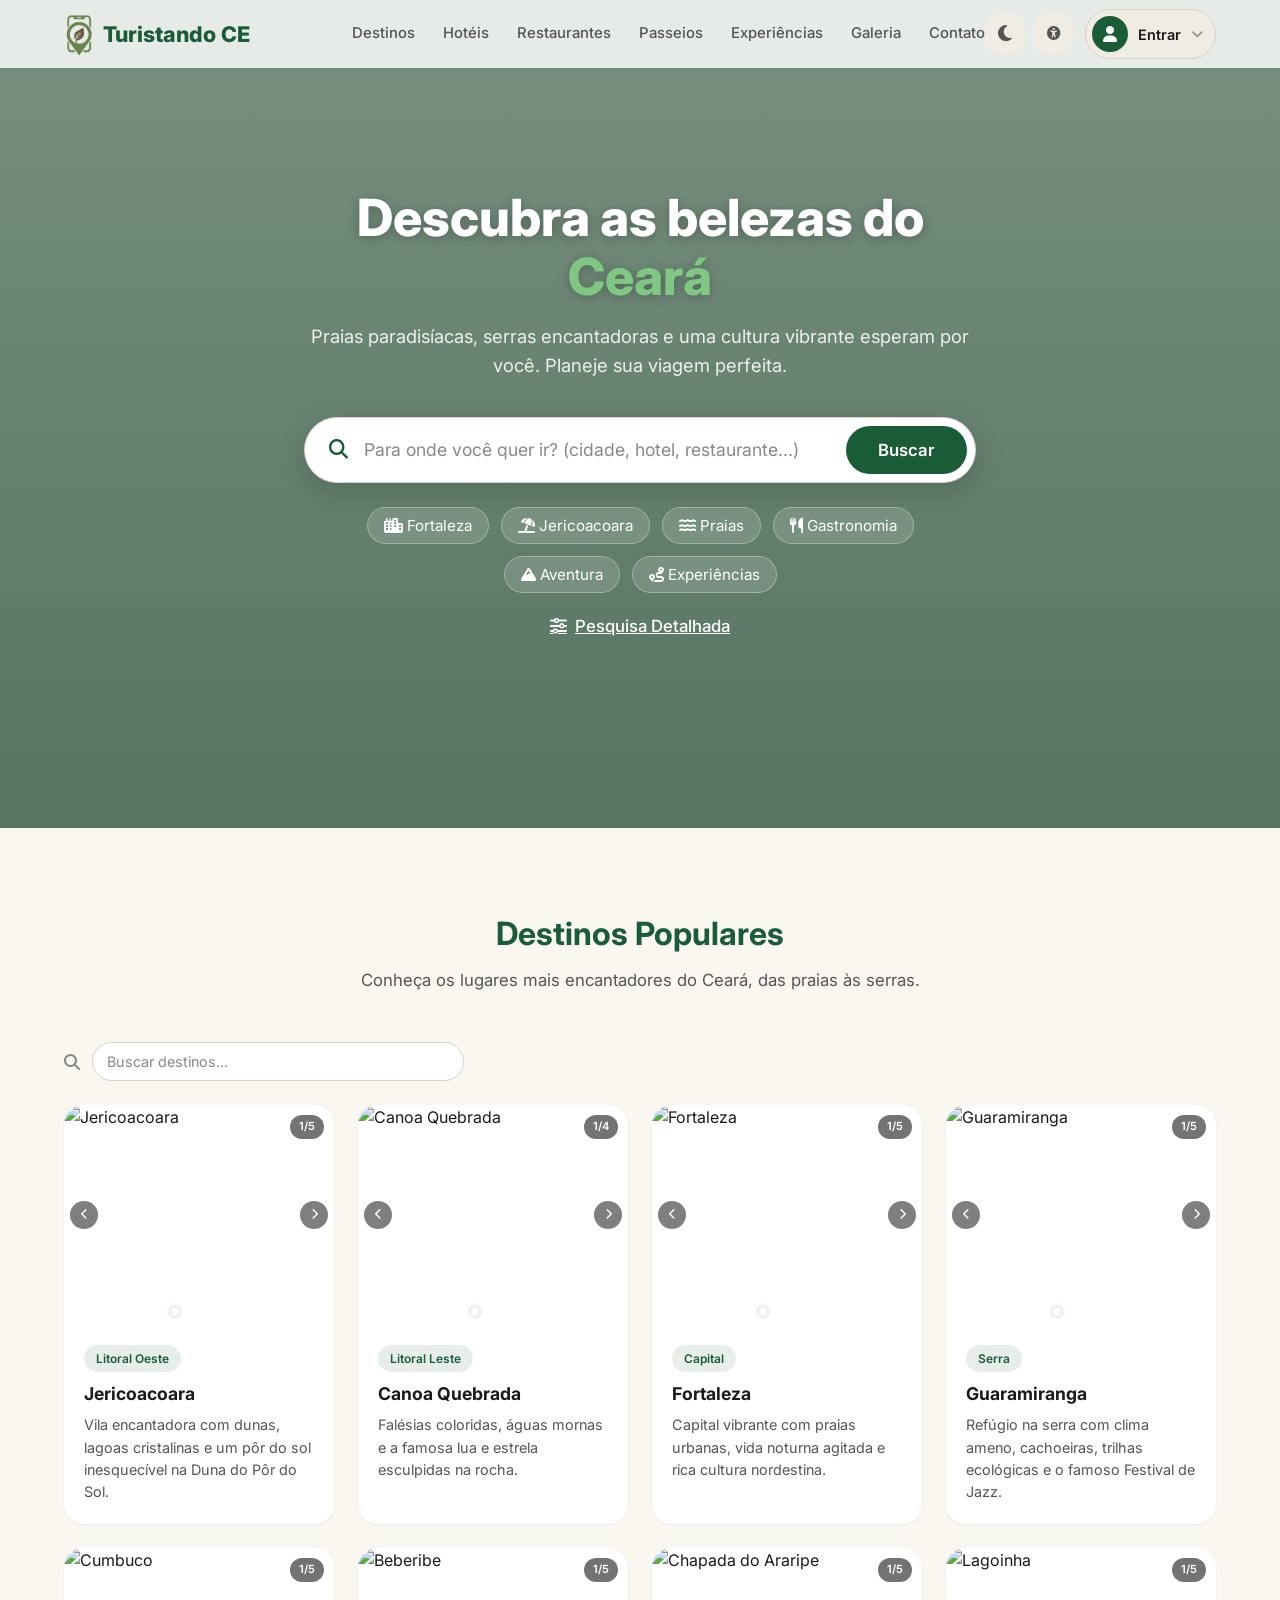
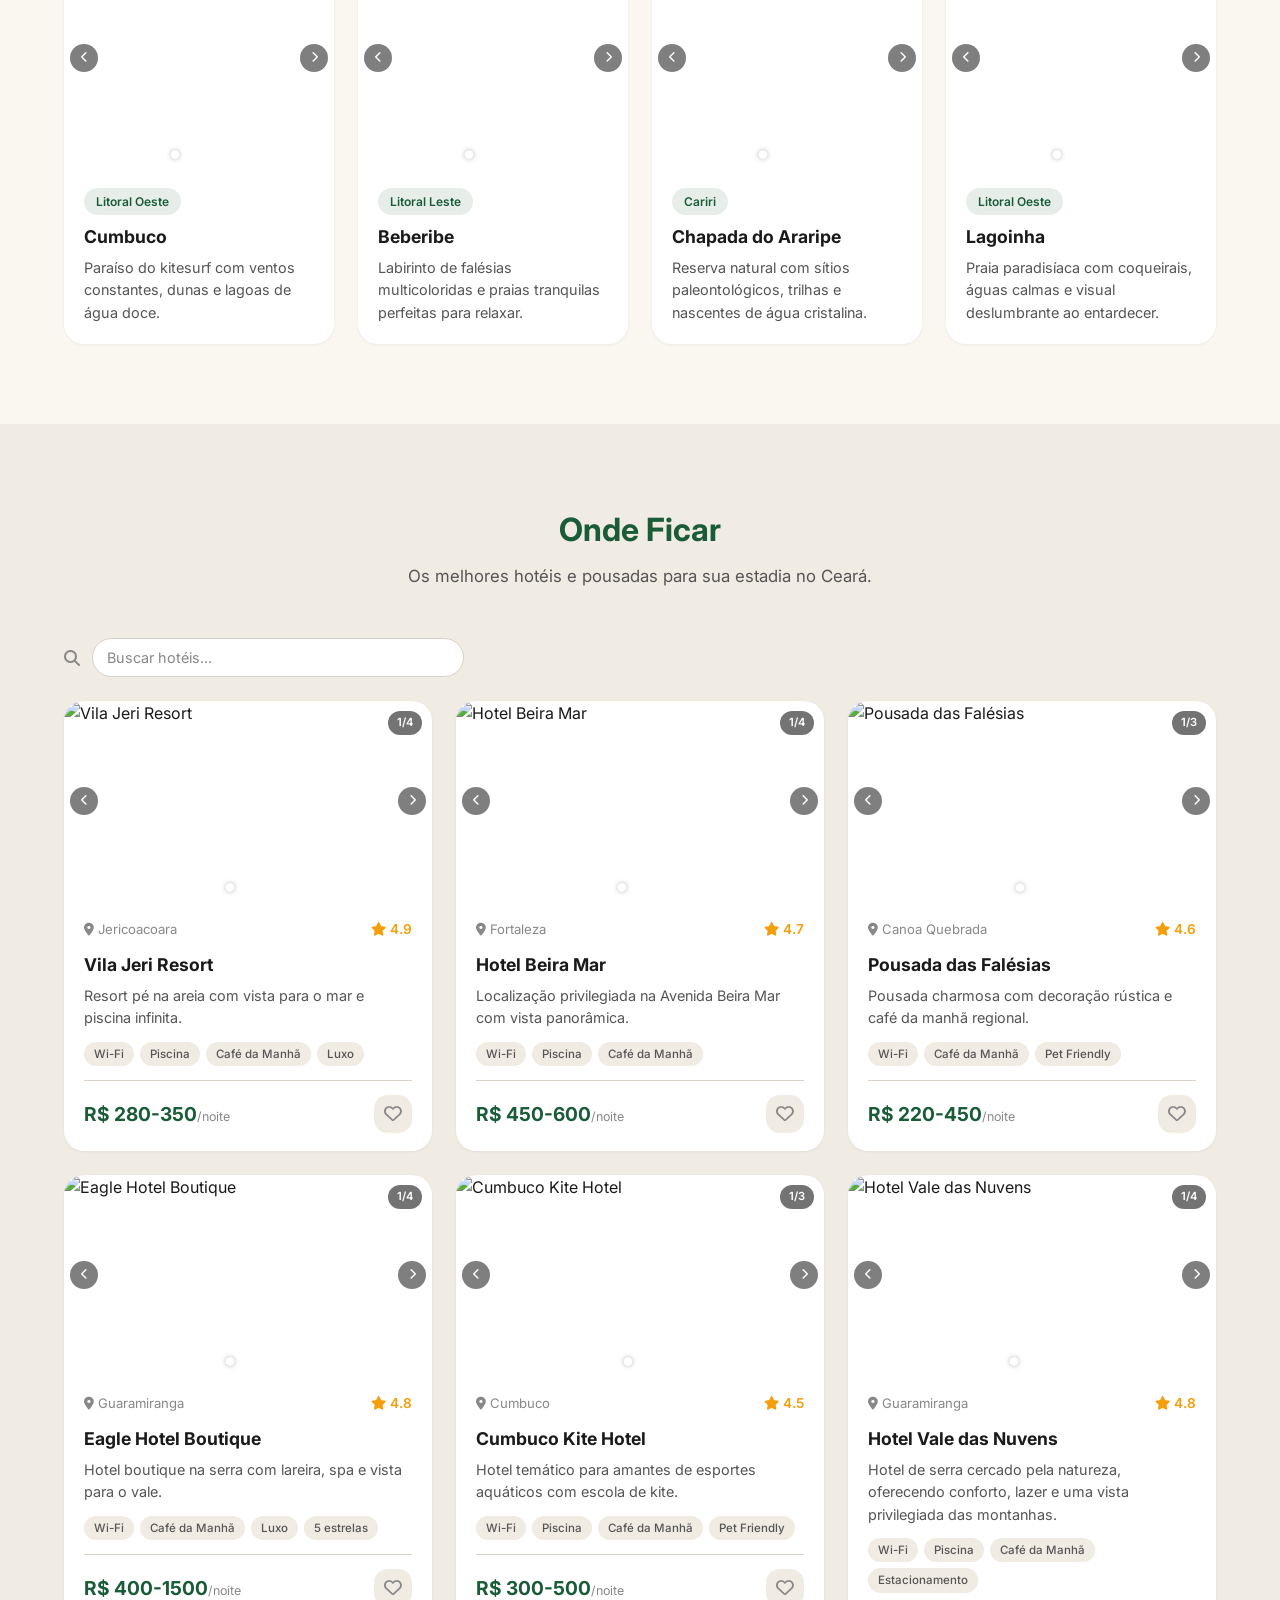
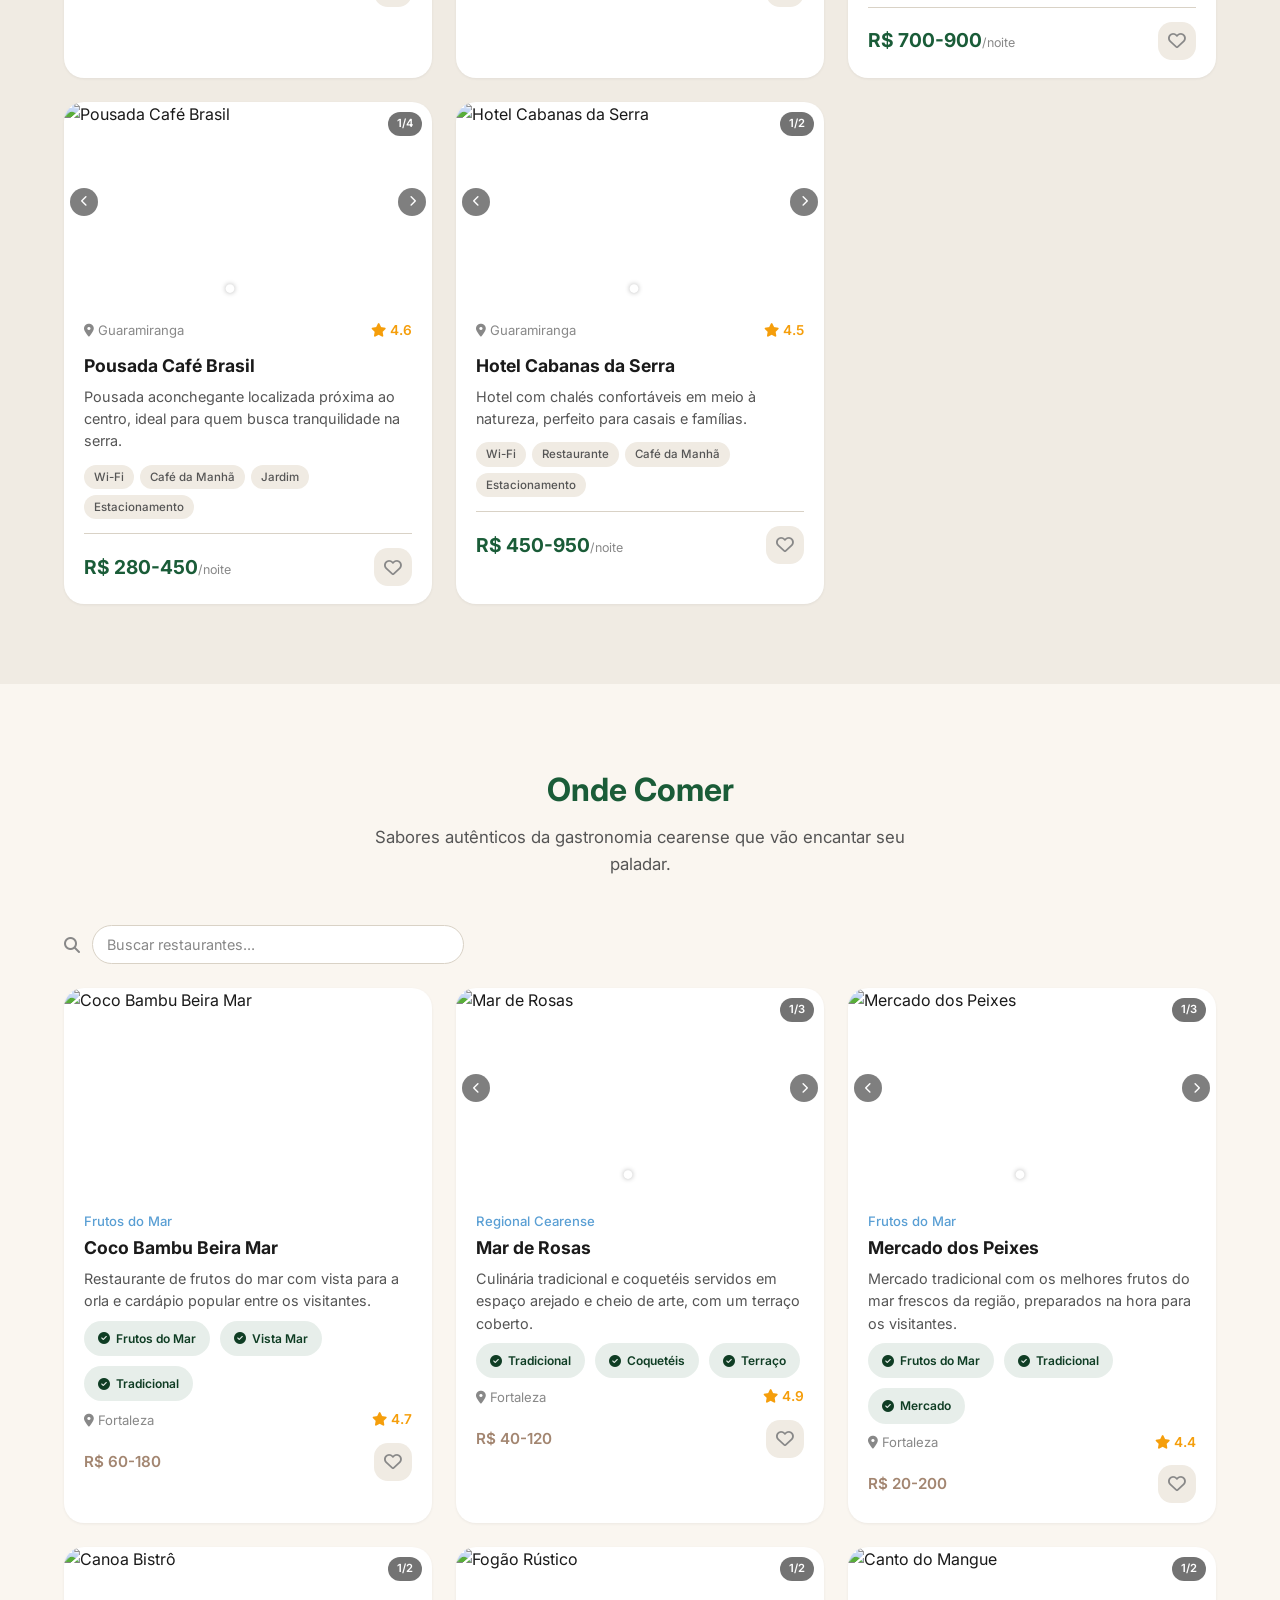
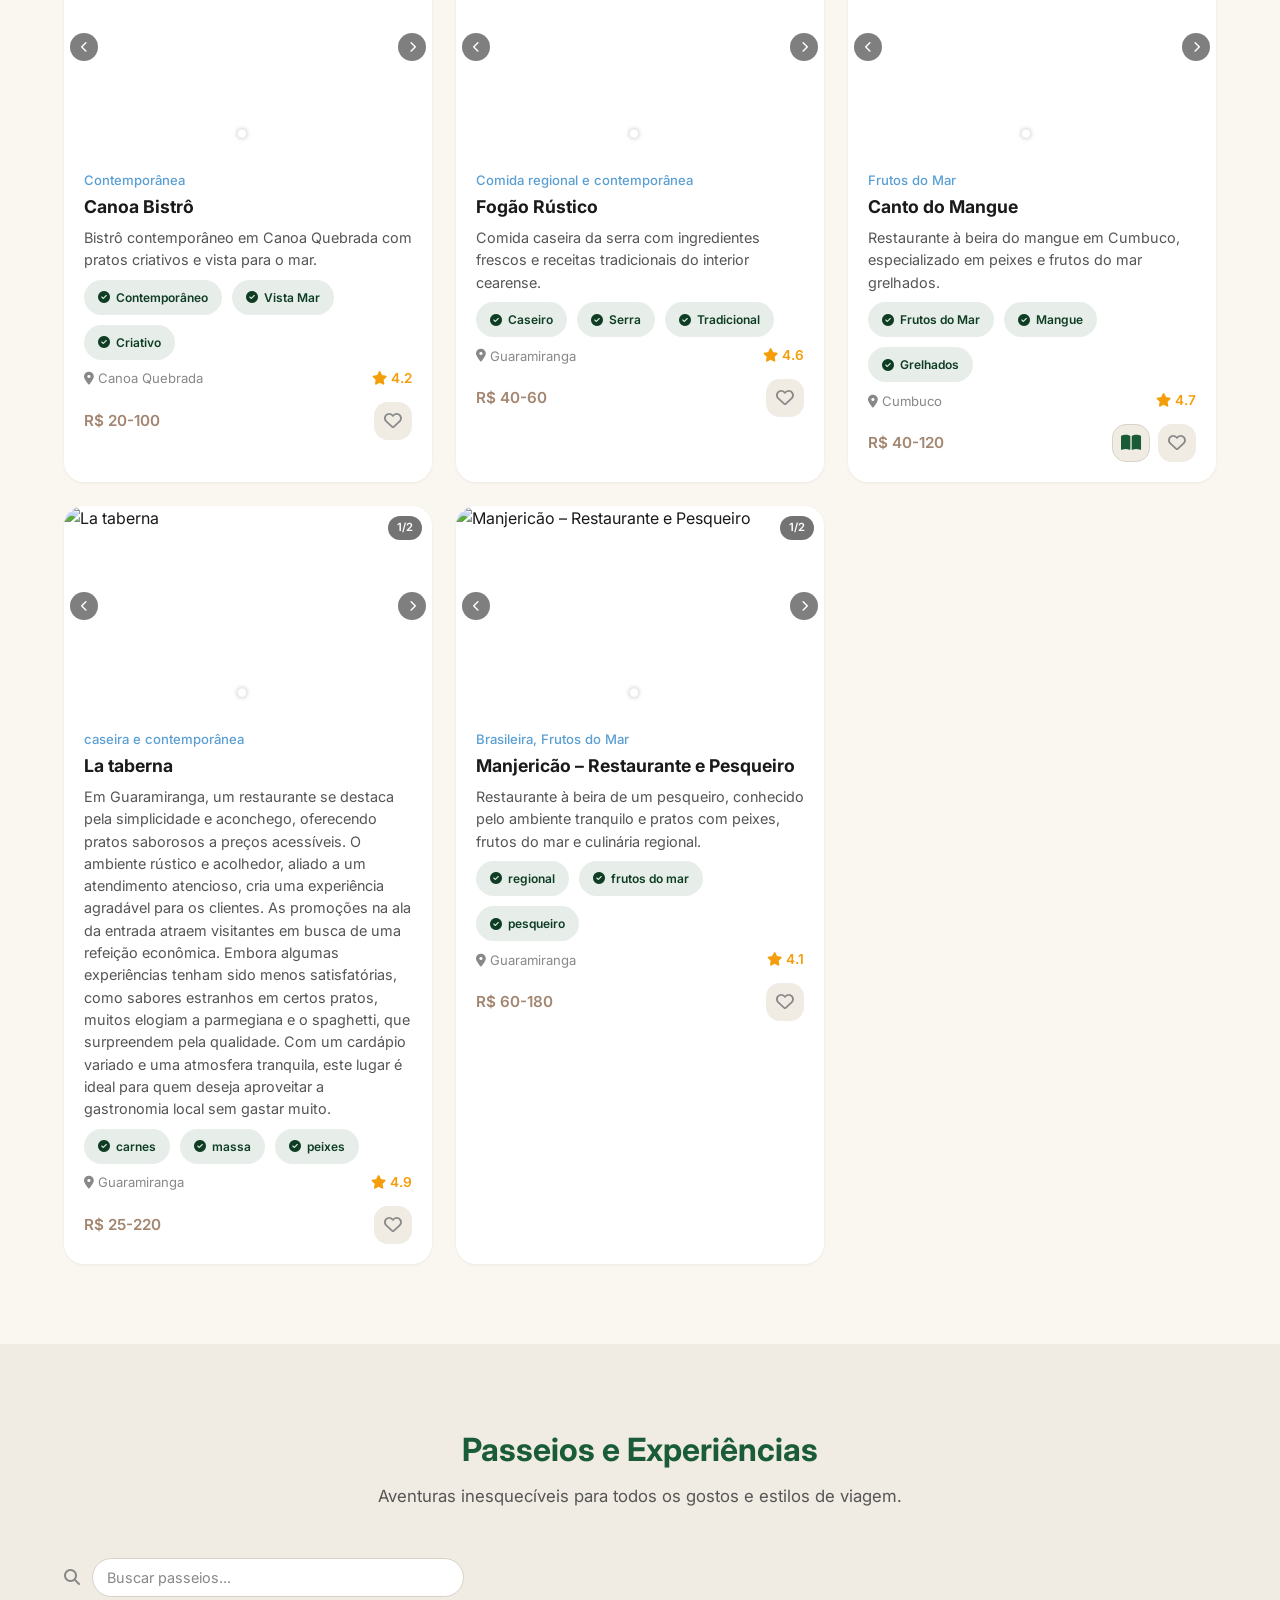
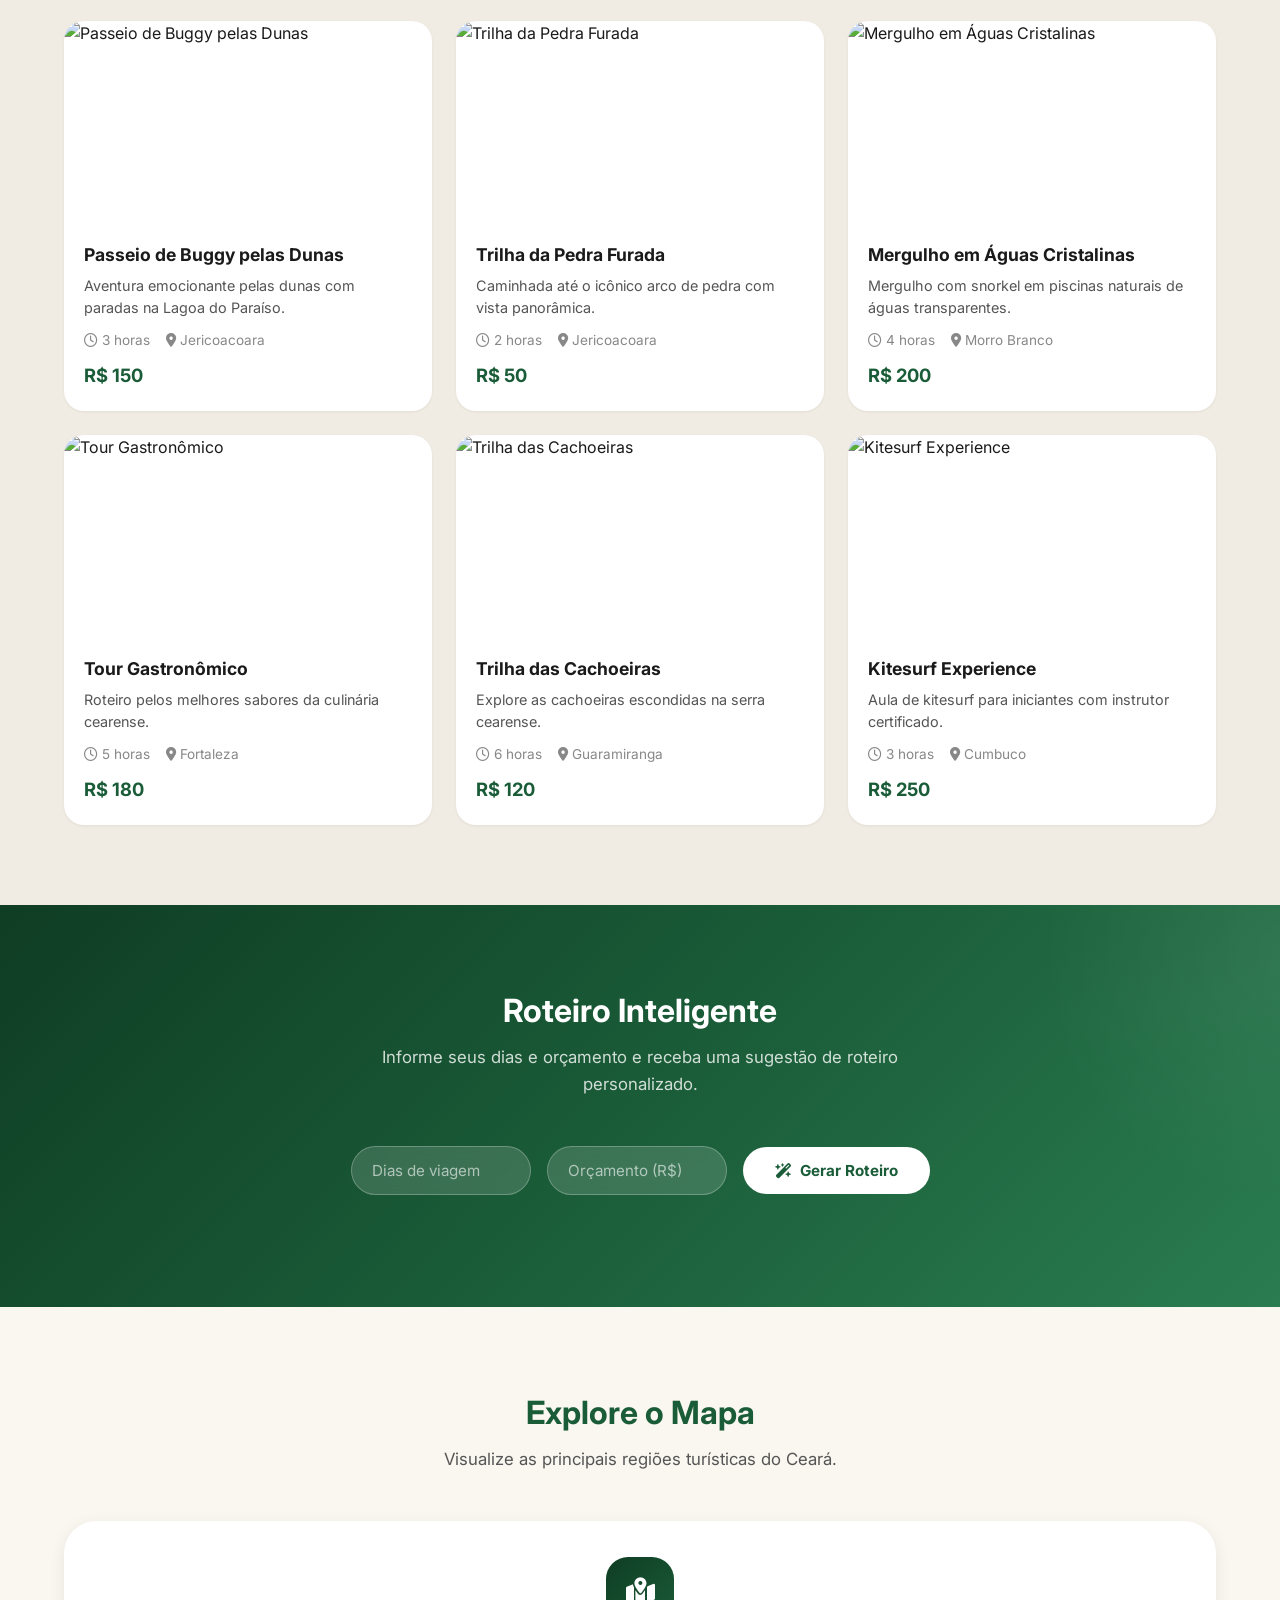
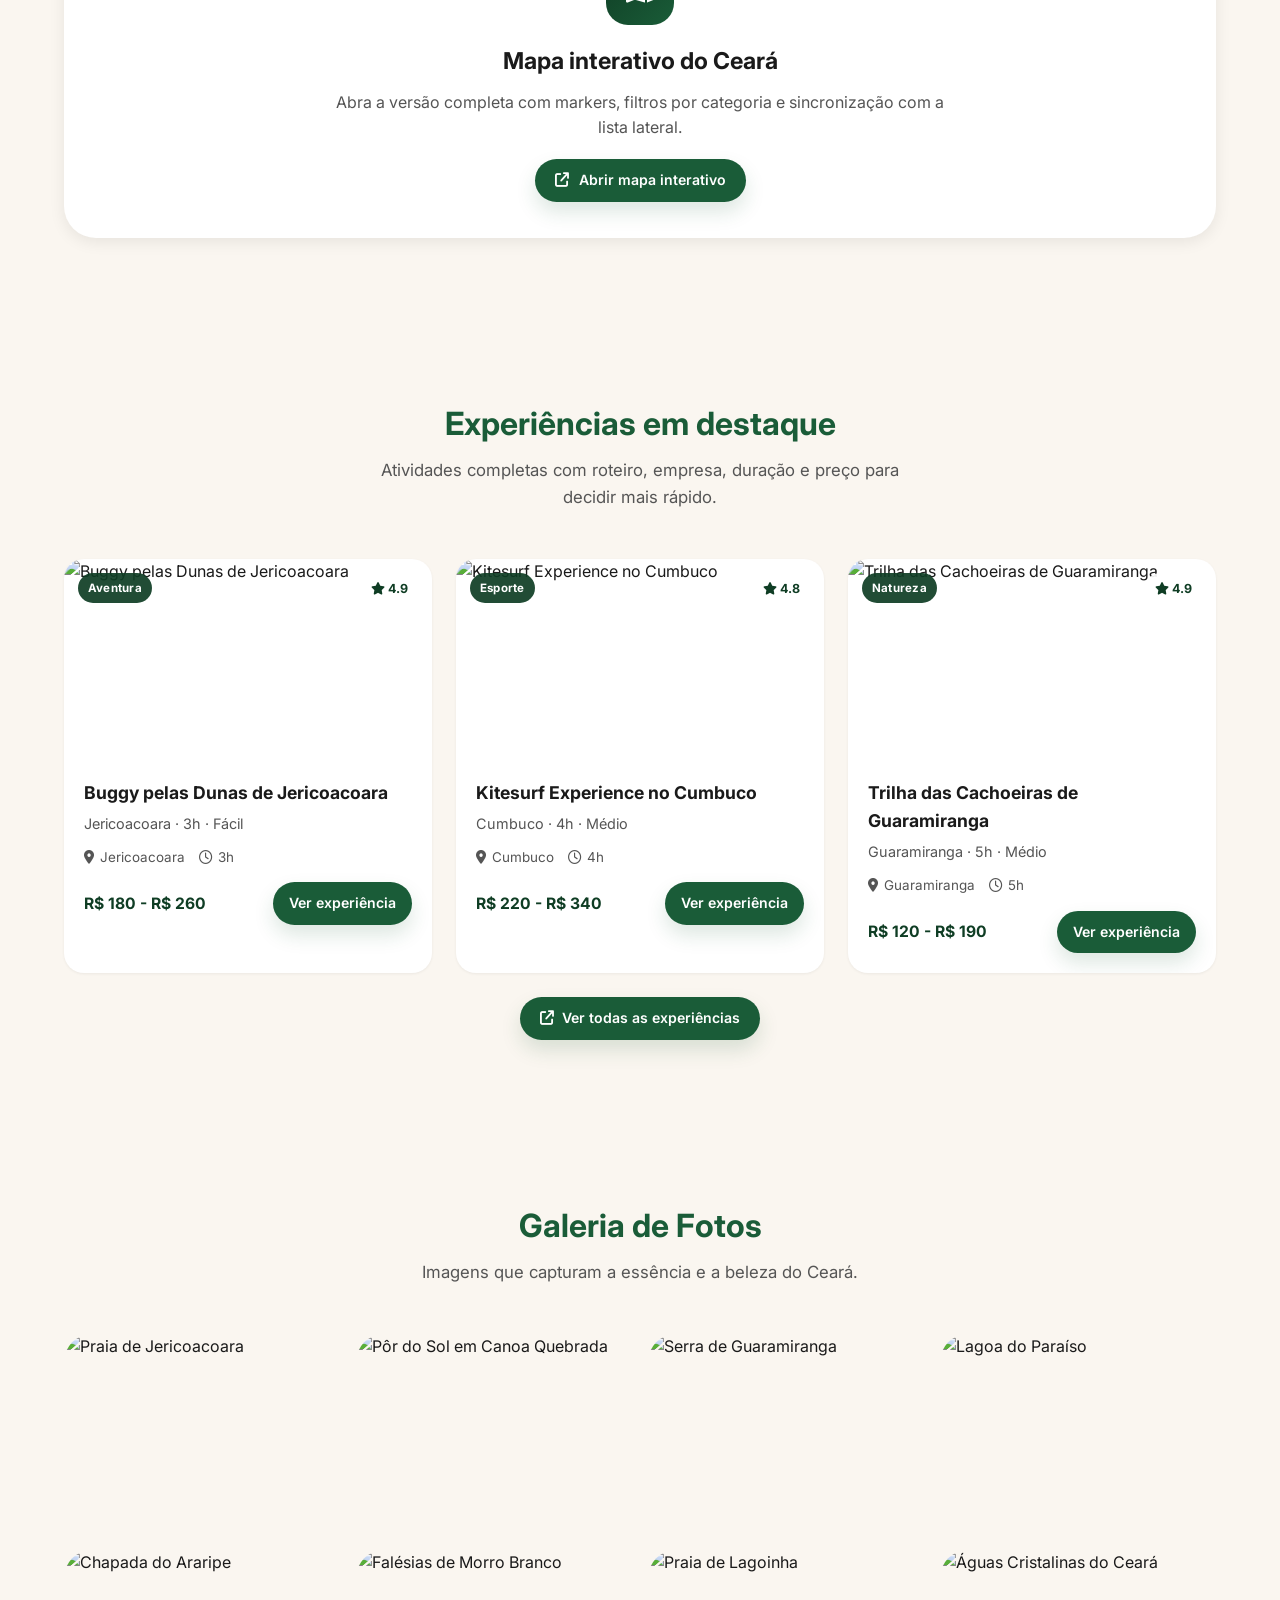
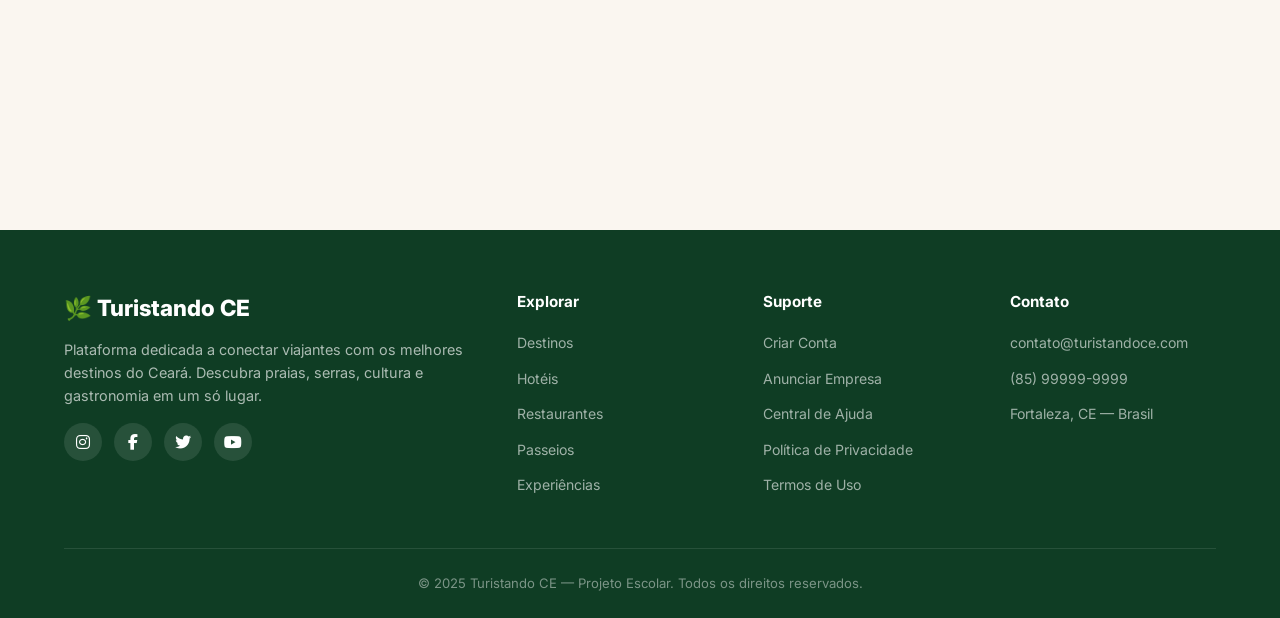
==== index.html @ e5bc12bc "first commit" ====
﻿<!DOCTYPE html>
<html lang="pt-BR">

<head>
  <meta charset="UTF-8">
  <meta name="viewport" content="width=device-width, initial-scale=1.0">
  <title>Turistando CE — Descubra o Ceará</title>
  <meta name="description"
    content="Turistando CE é a plataforma ideal para explorar os melhores destinos, Hotéis, restaurantes e passeios do Ceará.">

  <!-- Fontes & Ícones -->
  <link rel="stylesheet" href="css/style.css">
  <link rel="stylesheet" href="https://cdnjs.cloudflare.com/ajax/libs/font-awesome/6.5.1/css/all.min.css">
</head>

<body>

  <!-- ========== BARRA DE ACESSIBILIDADE ========== -->
  <aside class="acessibilidade-bar hidden" aria-label="Acessibilidade" aria-hidden="true">
    <button onclick="alterarFonte(1)" title="Aumentar fonte"><i class="fa-solid fa-plus"></i></button>
    <button onclick="alterarFonte(-1)" title="Diminuir fonte"><i class="fa-solid fa-minus"></i></button>
    <button onclick="lerPagina()" title="Leitura por voz"><i class="fa-solid fa-volume-high"></i></button>
    <button onclick="pararLeitura()" title="Parar leitura"><i class="fa-solid fa-stop"></i></button>
  </aside>

  <!-- ========== HEADER ========== -->
  <header class="header" id="header">
    <div class="container header-inner">
      <a href="#" class="logo">
        <div class="logo-icon"><img src="images/pin.png" alt="Turistando CE"></div>
        Turistando CE
      </a>

      <nav class="nav" id="nav">
        <a href="#destinos">Destinos</a>
        <a href="#hoteis">Hotéis</a>
        <a href="#restaurantes">Restaurantes</a>
        <a href="#passeios">Passeios</a>
        <a href="experiencias.html">Experiências</a>
        <a href="#galeria">Galeria</a>
        <a href="#contato">Contato</a>
      </nav>

      <div class="header-actions-group">
        <div class="header-actions-icon">
          <button class="btn-icon" id="btn-dark" title="Modo escuro" onclick="toggleDarkMode()">
            <i class="fa-solid fa-moon"></i>
          </button>
          <button class="acessibilidade-toggle" id="btn-acessibilidade" onclick="toggleAcessibilidade()"
            aria-expanded="false" aria-label="Mostrar acessibilidade" title="Mostrar acessibilidade">
            <i class="fa-solid fa-universal-access"></i>
          </button>
        </div>

        <!-- Perfil do usuário -->
        <div class="profile-menu" id="profile-menu">
          <button class="profile-trigger" id="profile-trigger" aria-expanded="false" aria-label="Menu do usuário">
            <div class="profile-avatar" id="profile-avatar">
              <i class="fa-solid fa-user"></i>
            </div>
            <span class="profile-name" id="profile-name">Entrar</span>
            <i class="fa-solid fa-chevron-down profile-arrow"></i>
          </button>
          <div class="profile-dropdown" id="profile-dropdown">
            <!-- Conteúdo preenchido via JS -->
          </div>
        </div>
      </div>
      <div class="hamburger" id="hamburger" onclick="toggleMenu()">
        <span></span><span></span><span></span>
      </div>
    </div>
  </header>
  <div class="nav-overlay" id="nav-overlay" onclick="toggleMenu()"></div>
  <div id="user-auth-mobile" class="hidden"></div>

  <!-- ========== HERO ========== -->
  <section class="hero" id="hero">
    <div class="hero-bg"></div>
    <div class="hero-content">
      <h1>Descubra as belezas do <span>Ceará</span></h1>
      <p>Praias paradisíacas, serras encantadoras e uma cultura vibrante esperam por você. Planeje sua viagem perfeita.
      </p>

      <!-- Barra de Pesquisa Global com Autocomplete -->
      <div class="search-bar-global" id="search-bar">
        <i class="fa-solid fa-magnifying-glass search-icon"></i>
        <input type="text" id="busca-global" placeholder="Para onde você quer ir? (cidade, hotel, restaurante...)"
          autocomplete="off" oninput="realizarBuscaGlobal()" onfocus="mostrarAutocomplete()">
        <button class="btn-search" onclick="realizarBuscaGlobal()">Buscar</button>
        <!-- Autocomplete -->
        <div class="search-autocomplete" id="search-autocomplete"></div>
      </div>

      <!-- Chips de Sugestão com Ícones -->
      <div class="search-chips fade-in">
        <button class="chip" onclick="preencherBusca('Fortaleza')">
          <i class="fa-solid fa-city"></i> Fortaleza
        </button>
        <button class="chip" onclick="preencherBusca('Jericoacoara')">
          <i class="fa-solid fa-umbrella-beach"></i> Jericoacoara
        </button>
        <button class="chip" onclick="preencherBusca('Praia')">
          <i class="fa-solid fa-water"></i> Praias
        </button>
        <button class="chip" onclick="preencherBusca('Gastronomia')">
          <i class="fa-solid fa-utensils"></i> Gastronomia
        </button>
        <button class="chip" onclick="preencherBusca('Aventura')">
          <i class="fa-solid fa-mountain"></i> Aventura
        </button>
        <button class="chip" onclick="window.location.href='experiencias.html'">
          <i class="fa-solid fa-route"></i> Experiências
        </button>
      </div>

      <!-- Link Busca Avançada -->
      <div style="margin-top: 16px;" class="fade-in">
        <a href="pesquisa.html"
          style="color: white; font-weight: 500; text-decoration: underline; font-size: 1.05rem; display: inline-flex; align-items: center; gap: 8px;">
          <i class="fa-solid fa-sliders"></i> Pesquisa Detalhada
        </a>
      </div>
    </div>
  </section>

  <!-- ========== RESULTADOS DA BUSCA (Oculto por Padrão) ========== -->
  <section class="section" id="resultados-busca" style="min-height: 50vh; display: none;">
    <div class="container" id="resultados-container">
      <!-- Injetado via JS -->
    </div>
  </section>

  <!-- ========== CONTEÚDO PRINCIPAL ========== -->
  <div id="main-content">

    <!-- ========== DESTINOS ========== -->
    <section class="section" id="destinos">
      <div class="container">
        <div class="section-title fade-in">
          <h2>Destinos Populares</h2>
          <p>Conheça os lugares mais encantadores do Ceará, das praias às serras.</p>
        </div>
        <div class="section-search fade-in">
          <i class="fa-solid fa-magnifying-glass"></i>
          <input type="text" placeholder="Buscar destinos..." oninput="filtrarSecao('destinos', this.value)">
        </div>
        <div class="grid grid-4" id="grid-destinos">
          <!-- Gerado via JS -->
        </div>
        <button class="btn-ver-mais" data-secao="destinos" onclick="verMais('destinos')" style="display:none;">
          <i class="fa-solid fa-chevron-down"></i> Ver mais destinos
        </button>
      </div>
    </section>

    <!-- ========== HOTÉIS ========== -->
    <section class="section" id="hoteis" style="background: var(--bg-alt);">
      <div class="container">
        <div class="section-title fade-in">
          <h2>Onde Ficar</h2>
          <p>Os melhores hotéis e pousadas para sua estadia no Ceará.</p>
        </div>

        <div class="section-search fade-in">
          <i class="fa-solid fa-magnifying-glass"></i>
          <input type="text" placeholder="Buscar hotéis..." oninput="filtrarSecao('hoteis', this.value)">
        </div>
        <div class="grid grid-3" id="grid-hoteis">
          <!-- Gerado via JS -->
        </div>
        <button class="btn-ver-mais" data-secao="hoteis" onclick="verMais('hoteis')" style="display:none;">
          <i class="fa-solid fa-chevron-down"></i> Ver mais hotéis
        </button>
      </div>
    </section>

    <!-- ========== RESTAURANTES ========== -->
    <section class="section" id="restaurantes">
      <div class="container">
        <div class="section-title fade-in">
          <h2>Onde Comer</h2>
          <p>Sabores autênticos da gastronomia cearense que vão encantar seu paladar.</p>
        </div>
        <div class="section-search fade-in">
          <i class="fa-solid fa-magnifying-glass"></i>
          <input type="text" placeholder="Buscar restaurantes..." oninput="filtrarSecao('restaurantes', this.value)">
        </div>
        <div class="grid grid-3" id="grid-restaurantes">
          <!-- Gerado via JS -->
        </div>
        <button class="btn-ver-mais" data-secao="restaurantes" onclick="verMais('restaurantes')" style="display:none;">
          <i class="fa-solid fa-chevron-down"></i> Ver mais restaurantes
        </button>
      </div>
    </section>

    <!-- ========== PASSEIOS ========== -->
    <section class="section" id="passeios" style="background: var(--bg-alt);">
      <div class="container">
        <div class="section-title fade-in">
          <h2>Passeios e Experiências</h2>
          <p>Aventuras inesquecíveis para todos os gostos e estilos de viagem.</p>
        </div>
        <div class="section-search fade-in">
          <i class="fa-solid fa-magnifying-glass"></i>
          <input type="text" placeholder="Buscar passeios..." oninput="filtrarSecao('passeios', this.value)">
        </div>
        <div class="grid grid-3" id="grid-passeios">
          <!-- Gerado via JS -->
        </div>
        <button class="btn-ver-mais" data-secao="passeios" onclick="verMais('passeios')" style="display:none;">
          <i class="fa-solid fa-chevron-down"></i> Ver mais passeios
        </button>
      </div>
    </section>

    <!-- ========== ROTEIRO INTELIGENTE ========== -->
    <section class="section roteiro-section" id="roteiro">
      <div class="container">
        <div class="section-title fade-in">
          <h2>Roteiro Inteligente</h2>
          <p>Informe seus dias e orçamento e receba uma sugestão de roteiro personalizado.</p>
        </div>

        <div class="roteiro-form fade-in">
          <input type="number" id="roteiro-dias" placeholder="Dias de viagem" min="1" max="7">
          <input type="number" id="roteiro-orcamento" placeholder="Orçamento (R$)" min="100">
          <button class="btn-roteiro" onclick="gerarRoteiro()">
            <i class="fa-solid fa-wand-magic-sparkles"></i> &nbsp;Gerar Roteiro
          </button>
        </div>

        <div class="roteiro-resultado" id="roteiro-resultado"></div>
      </div>
    </section>

    <!-- ========== MAPA ========== -->
    <section class="section" id="mapa">
      <div class="container">
        <div class="section-title fade-in">
          <h2>Explore o Mapa</h2>
          <p>Visualize as principais regiões turísticas do Ceará.</p>
        </div>
        <div class="mapa-container fade-in" style="padding: 36px 28px; text-align: center;">
          <div
            style="width: 68px; height: 68px; margin: 0 auto 18px; border-radius: 22px; background: linear-gradient(135deg, var(--primary-dark), var(--primary)); color: white; display: flex; align-items: center; justify-content: center; font-size: 1.6rem;">
            <i class="fa-solid fa-map-location-dot"></i>
          </div>
          <h3 style="font-size: 1.45rem; color: var(--text); margin-bottom: 10px;">Mapa interativo do Ceará</h3>
          <p style="color: var(--text-secondary); max-width: 640px; margin: 0 auto 18px;">
            Abra a versão completa com markers, filtros por categoria e sincronização com a lista lateral.
          </p>
          <a href="mapa.html" class="btn-plan" style="display: inline-flex; align-items: center; gap: 10px;">
            <i class="fa-solid fa-arrow-up-right-from-square"></i>
            Abrir mapa interativo
          </a>
        </div>
      </div>
    </section>

    <!-- ========== EXPERIÊNCIAS ========== -->
    <section class="section" id="experiencias">
      <div class="container">
        <div class="section-title fade-in">
          <h2>Experiências em destaque</h2>
          <p>Atividades completas com roteiro, empresa, duração e preço para decidir mais rápido.</p>
        </div>
        <div class="grid grid-3" id="grid-experiencias-home">
          <!-- Gerado via js/experiencias.js -->
        </div>
        <div style="text-align:center; margin-top:24px;">
          <a href="experiencias.html" class="btn-plan" style="display:inline-flex; align-items:center; gap:8px;">
            <i class="fa-solid fa-arrow-up-right-from-square"></i> Ver todas as experiências
          </a>
        </div>
      </div>
    </section>

    <!-- ========== GALERIA ========== -->
    <section class="section" id="galeria">
      <div class="container">
        <div class="section-title fade-in">
          <h2>Galeria de Fotos</h2>
          <p>Imagens que capturam a essência e a beleza do Ceará.</p>
        </div>
        <div class="galeria-grid fade-in" id="grid-galeria">
          <!-- Gerado via JS -->
        </div>
      </div>
    </section>
  </div> <!-- Fim do main-content -->

  <!-- ========== FOOTER ========== -->
  <footer class="footer" id="contato">
    <div class="container">
      <div class="footer-grid">
        <div class="footer-brand">
          <h3>🌿 Turistando CE</h3>
          <p>Plataforma dedicada a conectar viajantes com os melhores destinos do Ceará. Descubra praias, serras,
            cultura e gastronomia em um só lugar.</p>
          <div class="footer-social">
            <a href="#" title="Instagram"><i class="fa-brands fa-instagram"></i></a>
            <a href="#" title="Facebook"><i class="fa-brands fa-facebook-f"></i></a>
            <a href="#" title="Twitter"><i class="fa-brands fa-twitter"></i></a>
            <a href="#" title="YouTube"><i class="fa-brands fa-youtube"></i></a>
          </div>
        </div>
        <div>
          <h4>Explorar</h4>
          <ul>
            <li><a href="#destinos">Destinos</a></li>
            <li><a href="#hoteis">Hotéis</a></li>
            <li><a href="#restaurantes">Restaurantes</a></li>
            <li><a href="#passeios">Passeios</a></li>
            <li><a href="experiencias.html">Experiências</a></li>
          </ul>
        </div>
        <div>
          <h4>Suporte</h4>
          <ul>
            <li><a href="cadastro.html">Criar Conta</a></li>
            <li><a href="cadastro.html">Anunciar Empresa</a></li>
            <li><a href="#">Central de Ajuda</a></li>
            <li><a href="#">Política de Privacidade</a></li>
            <li><a href="#">Termos de Uso</a></li>
          </ul>
        </div>
        <div>
          <h4>Contato</h4>
          <ul>
            <li><a href="mailto:contato@turistandoce.com">contato@turistandoce.com</a></li>
            <li><a href="tel:+5585999999999">(85) 99999-9999</a></li>
            <li><a href="#">Fortaleza, CE — Brasil</a></li>
          </ul>
        </div>
      </div>
      <div class="footer-bottom">
        <p>&copy; 2025 Turistando CE — Projeto Escolar. Todos os direitos reservados.</p>
      </div>
    </div>
  </footer>

  <!-- ========== BOTÃO VOLTAR AO TOPO ========== -->
  <button class="btn-top" id="btn-top" onclick="window.scrollTo({top:0})" title="Voltar ao topo">
    <i class="fa-solid fa-arrow-up"></i>
  </button>

  <!-- ========== SCRIPTS ========== -->
  <script src="data/cidades.js"></script>
  <script src="data/hoteis.js"></script>
  <script src="data/restaurantes.js"></script>
  <script src="data/passeios.js"></script>
  <script src="data/avaliacoes.js"></script>
  <script src="data/galeria.js"></script>
  <script src="js/experiencias.js"></script>
  <script src="js/script.js"></script>
</body>

</html>
---- css/style.css ----
/* ============================================================
   TURISTANDO CE — Stylesheet Principal
   Paleta: Verde escuro, verde claro, areia, azul suave, marrom
   ============================================================ */

/* ---- Google Fonts ---- */
@import url('https://fonts.googleapis.com/css2?family=Inter:wght@300;400;500;600;700;800&display=swap');

/* ============================================================
   1. VARIÁVEIS (TOKENS DE DESIGN)
   ============================================================ */
:root {
  /* Cores principais */
  --primary: #1a5c38;
  --primary-dark: #0f3d24;
  --primary-light: #2a7d50;
  --secondary: #5cb85c;
  --secondary-light: #81c784;

  /* Fundos */
  --bg: #faf6f0;
  --bg-alt: #f0ebe3;
  --bg-card: #ffffff;
  --surface-strong: #e8dfd3;
  --border: #d9d2c6;

  /* Destaques */
  --accent: #5a9fd4;
  --accent-light: #87c1e8;

  /* Detalhes */
  --detail: #a38671;
  --detail-light: #c4a98e;

  /* Texto */
  --text: #1a1a1a;
  --text-secondary: #555555;
  --text-muted: #888888;
  --text-light: #6f6f6f;
  --text-inverse: #ffffff;

  /* Sombras */
  --shadow-sm: 0 1px 3px rgba(0, 0, 0, .06);
  --shadow-md: 0 4px 16px rgba(0, 0, 0, .08);
  --shadow-lg: 0 8px 32px rgba(0, 0, 0, .10);
  --shadow-hover: 0 12px 36px rgba(0, 0, 0, .14);

  /* Raios */
  --r-sm: 10px;
  --r-md: 14px;
  --r-lg: 20px;
  --r-xl: 28px;
  --r-2xl: 32px;
  --r-full: 999px;

  /* Transição */
  --ease: .3s ease;

  /* Tipografia */
  --font: 'Inter', -apple-system, BlinkMacSystemFont, 'Segoe UI', sans-serif;
}

/* ============================================================
   2. MODO ESCURO
   ============================================================ */
body.dark {
  --bg: #0e1210;
  --bg-alt: #151a17;
  --bg-card: #1a201c;
  --surface-strong: #202721;
  --border: #2d3831;
  --text: #f3f7f4;
  --text-secondary: #c8d0ca;
  --text-muted: #93a19a;
  --text-light: #b3bdb6;
  --shadow-sm: 0 1px 3px rgba(0, 0, 0, .25);
  --shadow-md: 0 4px 16px rgba(0, 0, 0, .35);
  --shadow-lg: 0 8px 32px rgba(0, 0, 0, .45);
  --shadow-hover: 0 12px 36px rgba(0, 0, 0, .50);
}

/* ============================================================
   3. RESET & BASE
   ============================================================ */
*,
*::before,
*::after {
  margin: 0;
  padding: 0;
  box-sizing: border-box;
}

html {
  scroll-behavior: smooth;
  font-size: 16px;
}

body {
  font-family: var(--font);
  background: var(--bg);
  color: var(--text);
  line-height: 1.6;
  transition: background var(--ease), color var(--ease);
  overflow-x: hidden;
}

img {
  max-width: 100%;
  display: block;
}

a {
  text-decoration: none;
  color: inherit;
}

ul {
  list-style: none;
}

button {
  cursor: pointer;
  font-family: var(--font);
  border: none;
  background: none;
}

input,
select,
textarea {
  font-family: var(--font);
  border: none;
  outline: none;
}

/* ============================================================
   4. UTILITÁRIOS
   ============================================================ */
.container {
  width: 100%;
  max-width: 1200px;
  margin: 0 auto;
  padding: 0 24px;
}

.section {
  padding: 80px 0;
}

.section-title {
  text-align: center;
  margin-bottom: 48px;
}

.section-title h2 {
  font-size: 2rem;
  font-weight: 700;
  color: var(--primary);
  margin-bottom: 8px;
}

.section-title p {
  color: var(--text-secondary);
  font-size: 1.05rem;
  max-width: 560px;
  margin: 0 auto;
}

.grid {
  display: grid;
  gap: 24px;
}

.grid-2 {
  grid-template-columns: repeat(2, 1fr);
}

.grid-3 {
  grid-template-columns: repeat(3, 1fr);
}

.grid-4 {
  grid-template-columns: repeat(4, 1fr);
}

/* ============================================================
   5. HEADER
   ============================================================ */
.header {
  position: fixed;
  top: 0;
  left: 0;
  width: 100%;
  z-index: 1000;
  background: rgba(255, 255, 255, .82);
  backdrop-filter: blur(16px);
  -webkit-backdrop-filter: blur(16px);
  box-shadow: var(--shadow-sm);
  transition: background var(--ease), box-shadow var(--ease);
}

body.dark .header {
  background: rgba(18, 18, 18, .85);
}

.header-inner {
  display: flex;
  align-items: center;
  justify-content: space-between;
  height: 68px;
}

/* Logo */
.logo {
  display: flex;
  align-items: center;
  gap: 10px;
  font-size: 1.35rem;
  font-weight: 800;
  color: var(--primary);
}

.logo-icon {
  width: 10%;
  height: 10%;
  color: white;
  border-radius: var(--r-sm);
  display: flex;
  align-items: center;
  justify-content: center;
  font-size: 1.1rem;
  overflow: hidden;
  flex-shrink: 0;
}

.logo-icon img {
  width: 100%;
  height: 100%;
  object-fit: contain;
  display: block;
}

/* Responsividade da logo */
@media (max-width: 768px) {
  .logo {
    font-size: 1.1rem;
    gap: 8px;
  }
  
  .logo-icon {
    width: 15%;
    height: 15%;
  }
}

@media (max-width: 480px) {
  .logo {
    font-size: 1rem;
    gap: 6px;
  }
  
  .logo-icon {
    width: 10%;
    height: 10%;
  
  }
}

/* Nav */
.nav {
  display: flex;
  align-items: center;
  gap: 28px;
}

.nav a {
  font-size: .93rem;
  font-weight: 500;
  color: var(--text-secondary);
  transition: color var(--ease);
  position: relative;
}

.nav a:hover,
.nav a.active {
  color: var(--primary);
}

.nav a::after {
  content: '';
  position: absolute;
  bottom: -4px;
  left: 0;
  width: 0;
  height: 2px;
  background: var(--primary);
  transition: width var(--ease);
}

.nav a:hover::after {
  width: 100%;
}

.nav-cadastro {
  background: var(--primary);
  color: white !important;
  padding: 8px 18px;
  border-radius: var(--r-xl);
}

.nav-cadastro:hover {
  background: var(--primary-light);
}

.nav-cadastro::after {
  display: none !important;
}

/* Header Actions */
.header-actions {
  display: flex;
  align-items: center;
  gap: 8px;
}

/* Grupo de ações do header (auth + ícones) */
.header-actions-group {
  display: flex;
  align-items: center;
  gap: 12px;
}

.header-actions-icon {
  display: flex;
  align-items: center;
  gap: 8px;
}

/* ============================================================
   5B. PERFIL DO USUÁRIO (NAVBAR)
   ============================================================ */
.profile-menu {
  position: relative;
}

.profile-trigger {
  display: flex;
  align-items: center;
  gap: 10px;
  padding: 6px 12px 6px 6px;
  border-radius: var(--r-full);
  background: var(--bg-alt);
  border: 1px solid var(--border);
  cursor: pointer;
  transition: all var(--ease);
  font-family: var(--font);
}

.profile-trigger:hover {
  background: var(--bg-card);
  border-color: var(--primary);
  box-shadow: var(--shadow-sm);
}

.profile-avatar {
  width: 36px;
  height: 36px;
  border-radius: 50%;
  background: var(--primary);
  color: white;
  display: flex;
  align-items: center;
  justify-content: center;
  font-size: 1rem;
  overflow: hidden;
  flex-shrink: 0;
}

.profile-avatar img {
  width: 100%;
  height: 100%;
  object-fit: cover;
}

.profile-name {
  font-size: .9rem;
  font-weight: 600;
  color: var(--text);
  max-width: 120px;
  overflow: hidden;
  text-overflow: ellipsis;
  white-space: nowrap;
}

.profile-arrow {
  font-size: .75rem;
  color: var(--text-muted);
  transition: transform var(--ease);
}

.profile-menu.open .profile-arrow {
  transform: rotate(180deg);
}

.profile-dropdown {
  position: absolute;
  top: calc(100% + 8px);
  right: 0;
  min-width: 220px;
  background: var(--bg-card);
  border: 1px solid var(--border);
  border-radius: var(--r-lg);
  box-shadow: var(--shadow-lg);
  opacity: 0;
  visibility: hidden;
  transform: translateY(-10px);
  transition: all var(--ease);
  z-index: 1001;
  overflow: hidden;
}

.profile-menu.open .profile-dropdown {
  opacity: 1;
  visibility: visible;
  transform: translateY(0);
}

.profile-dropdown-header {
  padding: 16px;
  background: var(--bg-alt);
  border-bottom: 1px solid var(--border);
}

.profile-dropdown-header p {
  font-size: .85rem;
  color: var(--text-secondary);
  margin: 4px 0 0;
}

.profile-dropdown-header strong {
  font-size: .95rem;
  color: var(--text);
}

.profile-dropdown-actions {
  padding: 8px;
}

.profile-dropdown-actions a,
.profile-dropdown-actions button {
  display: flex;
  align-items: center;
  gap: 10px;
  width: 100%;
  padding: 10px 12px;
  border-radius: var(--r-md);
  font-size: .9rem;
  color: var(--text);
  transition: background var(--ease);
  text-align: left;
  font-family: var(--font);
}

.profile-dropdown-actions a:hover,
.profile-dropdown-actions button:hover {
  background: var(--bg-alt);
}

.profile-dropdown-actions i {
  width: 18px;
  text-align: center;
  color: var(--text-muted);
}

.profile-dropdown-actions .logout-btn {
  color: #ef4444;
}

.profile-dropdown-actions .logout-btn i {
  color: #ef4444;
}

body.dark .profile-dropdown-actions .logout-btn {
  color: #fca5a5;
}

body.dark .profile-dropdown-actions .logout-btn i {
  color: #fca5a5;
}

/* User menu (quando logado) */
.user-menu {
  display: flex;
  align-items: center;
  gap: 6px;
}

.user-name-link {
  display: inline-flex;
  align-items: center;
  gap: 6px;
  padding: 6px 14px;
  background: var(--bg-alt);
  border-radius: var(--r-full);
  color: var(--text);
  font-weight: 600;
  font-size: .88rem;
  transition: all var(--ease);
  white-space: nowrap;
  max-width: 180px;
  overflow: hidden;
  text-overflow: ellipsis;
}

.user-name-link i {
  font-size: 1.1rem;
  color: var(--primary);
  flex-shrink: 0;
}

.user-name-link:hover {
  background: rgba(26, 92, 56, .12);
  color: var(--primary);
}

.btn-logout {
  width: 36px;
  height: 36px;
  border-radius: 50%;
  display: inline-flex;
  align-items: center;
  justify-content: center;
  background: transparent;
  color: var(--text-muted);
  font-size: 1rem;
  transition: all var(--ease);
  border: 1px solid var(--border);
}

.btn-logout:hover {
  background: #fee2e2;
  color: #ef4444;
  border-color: #ef4444;
}

body.dark .btn-logout:hover {
  background: rgba(239, 68, 68, .15);
}

.btn-plan {
  background: var(--primary);
  color: white;
  padding: 10px 20px;
  border-radius: var(--r-full);
  font-size: .88rem;
  font-weight: 600;
  transition: background var(--ease), transform var(--ease);
  box-shadow: 0 10px 20px rgba(26, 92, 56, .15);
}

.btn-plan:hover {
  background: var(--primary-light);
  transform: translateY(-1px);
}

.btn-icon {
  width: 40px;
  height: 40px;
  border-radius: 14px;
  display: flex;
  align-items: center;
  justify-content: center;
  background: var(--bg-alt);
  color: var(--text-secondary);
  font-size: 1.15rem;
  transition: background var(--ease), color var(--ease);
}

.btn-icon:hover {
  background: var(--primary);
  color: white;
}

body.dark .btn-icon {
  background: var(--surface-strong);
  color: var(--text);
}

.user-name {
  font-size: .9rem;
  font-weight: 500;
  color: var(--text-secondary);
}

/* Header para páginas internas (cidade, hotel, restaurante, pesquisa, perfil, mapa) */
.header--internal .nav {
  display: none;
}

.header--internal .header-actions {
  display: none;
}

.header--internal .btn-icon {
  margin-left: auto;
}

.header--internal .header-inner {
  justify-content: space-between;
}

/* Hamburger */
.hamburger {
  display: none;
  flex-direction: column;
  gap: 5px;
  cursor: pointer;
  z-index: 1001;
}

.hamburger span {
  width: 24px;
  height: 2.5px;
  background: var(--text);
  border-radius: 2px;
  transition: var(--ease);
}

.hamburger.active span:nth-child(1) {
  transform: rotate(45deg) translate(5px, 5px);
}

.hamburger.active span:nth-child(2) {
  opacity: 0;
}

.hamburger.active span:nth-child(3) {
  transform: rotate(-45deg) translate(5px, -5px);
}

/* ============================================================
   6. HERO
   ============================================================ */
.hero {
  position: relative;
  min-height: 92vh;
  display: flex;
  align-items: center;
  justify-content: center;
  text-align: center;
  overflow: hidden;
}

.hero-bg {
  position: absolute;
  inset: 0;
  background: url('https://images.unsplash.com/photo-1507525428034-b723cf961d3e?w=1920&h=1080&fit=crop') center / cover no-repeat;
}

.hero-bg::after {
  content: '';
  position: absolute;
  inset: 0;
  background: linear-gradient(180deg,
      rgba(15, 61, 36, .55) 0%,
      rgba(15, 61, 36, .70) 100%);
}

.hero-content {
  position: relative;
  z-index: 2;
  max-width: 720px;
  padding: 0 24px;
}

.hero h1 {
  font-size: 3.2rem;
  font-weight: 800;
  color: white;
  line-height: 1.15;
  margin-bottom: 16px;
  text-shadow: 0 2px 12px rgba(0, 0, 0, .25);
}

.hero h1 span {
  color: var(--secondary-light);
}

.hero p {
  font-size: 1.15rem;
  color: rgba(255, 255, 255, .88);
  margin-bottom: 36px;
  line-height: 1.6;
}

/* ============================================================
   7. BARRA DE BUSCA
   ============================================================ */
.search-bar {
  background: var(--bg-card);
  border-radius: var(--r-2xl);
  padding: 8px;
  display: flex;
  align-items: center;
  gap: 4px;
  box-shadow: var(--shadow-lg);
  max-width: 680px;
  margin: 0 auto;
}

.search-field {
  flex: 1;
  display: flex;
  align-items: center;
  gap: 10px;
  padding: 14px 18px;
  border-radius: var(--r-xl);
  transition: background var(--ease);
}

.search-field:hover {
  background: var(--bg-alt);
}

.search-field i {
  color: var(--primary);
  font-size: 1.1rem;
  flex-shrink: 0;
}

.search-field input,
.search-field select {
  width: 100%;
  background: transparent;
  font-size: .92rem;
  color: var(--text);
}

.search-field input::placeholder {
  color: var(--text-muted);
}

.search-divider {
  width: 1px;
  height: 32px;
  background: #e0e0e0;
  flex-shrink: 0;
}

body.dark .search-divider {
  background: #333;
}

.btn-search {
  background: var(--primary);
  color: white;
  padding: 14px 28px;
  border-radius: var(--r-full);
  font-size: .95rem;
  font-weight: 600;
  display: flex;
  align-items: center;
  gap: 8px;
  transition: background var(--ease), transform var(--ease);
  white-space: nowrap;
}

.btn-search:hover {
  background: var(--primary-light);
  transform: translateY(-1px);
}

/* ============================================================
   8. CARDS BASE
   ============================================================ */
.card {
  background: var(--bg-card);
  border-radius: var(--r-lg);
  overflow: hidden;
  box-shadow: var(--shadow-sm);
  transition: transform var(--ease), box-shadow var(--ease);
}

.card-clickable {
  cursor: pointer;
}

.card:hover {
  transform: translateY(-6px);
  box-shadow: var(--shadow-hover);
}

.card-img {
  width: 100%;
  height: 200px;
  object-fit: cover;
  transition: transform .5s ease;
}

.card:hover .card-img {
  transform: scale(1.05);
}

.card-img-wrap {
  overflow: hidden;
  position: relative;
}

.card-body {
  padding: 20px;
}

.card-body h3 {
  font-size: 1.1rem;
  font-weight: 700;
  margin-bottom: 6px;
  color: var(--text);
}

.card-body p {
  font-size: .9rem;
  color: var(--text-secondary);
  line-height: 1.55;
}

/* ============================================================
   8B. CARDS DE EXPERIÊNCIAS
   ============================================================ */
.experience-card {
  position: relative;
}

.experience-badge {
  position: absolute;
  top: 14px;
  left: 14px;
  padding: 6px 10px;
  border-radius: 999px;
  background: rgba(15, 61, 36, .92);
  color: #fff;
  font-size: .72rem;
  font-weight: 700;
  letter-spacing: .02em;
  z-index: 2;
}

.experience-rating {
  position: absolute;
  top: 14px;
  right: 14px;
  padding: 6px 10px;
  border-radius: 999px;
  background: rgba(255, 255, 255, .92);
  color: var(--primary-dark);
  font-size: .78rem;
  font-weight: 700;
  z-index: 2;
}

body.dark .experience-rating {
  background: rgba(26, 32, 28, .92);
  color: var(--secondary-light);
}

.experience-meta {
  display: flex;
  flex-wrap: wrap;
  gap: 10px 14px;
  margin-top: 12px;
  color: var(--text-secondary);
  font-size: .84rem;
}

.experience-meta span {
  display: inline-flex;
  align-items: center;
  gap: 6px;
}

.experience-footer {
  display: flex;
  justify-content: space-between;
  align-items: center;
  gap: 12px;
  margin-top: 14px;
}

.experience-footer strong {
  color: var(--primary-dark);
  font-size: .98rem;
}

body.dark .experience-footer strong {
  color: var(--secondary-light);
}

/* ============================================================
   8B. PÁGINA DE DETALHE
   ============================================================ */
.detail-page {
  padding: 108px 0 56px;
  background:
    radial-gradient(circle at top right, rgba(26, 92, 56, 0.08), transparent 30%),
    radial-gradient(circle at bottom left, rgba(92, 184, 92, 0.08), transparent 35%),
    var(--bg);
}

.detail-hero {
  display: grid;
  grid-template-columns: minmax(0, 1.25fr) minmax(300px, .75fr);
  gap: 24px;
  align-items: stretch;
}

.detail-hero__media {
  position: relative;
  overflow: hidden;
  min-height: 420px;
  border-radius: var(--r-2xl);
  box-shadow: var(--shadow-lg);
}

.detail-hero__media img {
  width: 100%;
  height: 100%;
  object-fit: cover;
}

.detail-hero__badge {
  position: absolute;
  left: 18px;
  top: 18px;
  padding: 8px 14px;
  border-radius: var(--r-full);
  background: rgba(15, 61, 36, .88);
  color: white;
  font-size: .78rem;
  font-weight: 700;
  text-transform: uppercase;
  letter-spacing: .04em;
}

.detail-hero__panel {
  background: var(--bg-card);
  border: 1px solid var(--border);
  border-radius: var(--r-2xl);
  box-shadow: var(--shadow-md);
  padding: 28px;
  display: flex;
  flex-direction: column;
  gap: 18px;
}

.detail-breadcrumb {
  display: flex;
  flex-wrap: wrap;
  gap: 8px;
  color: var(--text-secondary);
  font-size: .85rem;
}

.detail-breadcrumb a {
  color: var(--primary-dark);
  font-weight: 600;
}

.detail-title {
  font-size: clamp(2rem, 3vw, 2.8rem);
  line-height: 1.05;
  color: var(--text);
}

.detail-subtitle {
  color: var(--text-secondary);
  font-size: 1rem;
  line-height: 1.6;
}

.detail-facts {
  display: grid;
  grid-template-columns: repeat(3, 1fr);
  gap: 12px;
}

.detail-fact {
  border: 1px solid var(--border);
  border-radius: 18px;
  background: var(--bg-alt);
  padding: 14px 16px;
}

.detail-fact span {
  display: block;
  font-size: .72rem;
  text-transform: uppercase;
  letter-spacing: .04em;
  color: var(--text-muted);
  margin-bottom: 5px;
}

.detail-fact strong {
  color: var(--text);
  font-size: .98rem;
}

.detail-actions {
  display: flex;
  flex-wrap: wrap;
  gap: 12px;
}

.detail-actions .btn-plan,
.detail-actions .btn-icon {
  display: inline-flex;
  align-items: center;
  justify-content: center;
}

.detail-actions .btn-plan {
  gap: 10px;
}

.btn-secondary {
  background: var(--bg-alt);
  color: var(--text);
  border: 1px solid var(--border);
  border-radius: var(--r-full);
  padding: 12px 18px;
  font-weight: 600;
  transition: all var(--ease);
}

.btn-secondary:hover {
  border-color: var(--primary-dark);
  color: var(--primary-dark);
  transform: translateY(-1px);
}

.btn-secondary.active {
  background: var(--primary-dark);
  color: white;
  border-color: var(--primary-dark);
}

.detail-section {
  margin-top: 24px;
  background: var(--bg-card);
  border: 1px solid var(--border);
  border-radius: var(--r-2xl);
  box-shadow: var(--shadow-md);
  padding: 28px;
}

.detail-section h2 {
  font-size: 1.35rem;
  color: var(--text);
  margin-bottom: 14px;
}

.detail-section-subtitle {
  margin-top: 0;
  font-size: 1.1rem;
  color: var(--text);
}

/* Utilitário para esconder elementos */
.hidden {
  display: none !important;
}

.detail-grid {
  display: grid;
  grid-template-columns: 1.15fr .85fr;
  gap: 24px;
}

.detail-copy p {
  color: var(--text-secondary);
  line-height: 1.75;
}

.tag-list {
  display: flex;
  flex-wrap: wrap;
  gap: 10px;
}

.detail-tag {
  display: inline-flex;
  align-items: center;
  gap: 6px;
  padding: 8px 14px;
  border-radius: var(--r-full);
  background: rgba(26, 92, 56, .10);
  color: var(--primary-dark);
  font-size: .88rem;
  font-weight: 600;
}

body.dark .detail-tag {
  background: rgba(92, 184, 92, .16);
  color: var(--secondary-light);
}

.recommendations {
  margin-top: 24px;
}

.recommendations h2 {
  margin-bottom: 16px;
}

.recommendations-grid {
  display: grid;
  grid-template-columns: repeat(3, 1fr);
  gap: 18px;
}

.mini-card {
  background: var(--bg-card);
  border: 1px solid var(--border);
  border-radius: var(--r-xl);
  overflow: hidden;
  box-shadow: var(--shadow-sm);
  transition: transform var(--ease), box-shadow var(--ease);
}

.mini-card:hover {
  transform: translateY(-4px);
  box-shadow: var(--shadow-md);
}

.mini-card__img {
  height: 170px;
  width: 100%;
  object-fit: cover;
}

.mini-card__body {
  padding: 16px;
}

.mini-card__body h3 {
  font-size: 1rem;
  margin-bottom: 6px;
  color: var(--text);
}

.mini-card__body p {
  color: var(--text-secondary);
  font-size: .88rem;
  line-height: 1.5;
}

.detail-mapa-container {
  width: 100%;
  height: 320px;
  border-radius: var(--r-lg);
  overflow: hidden;
  margin-top: 8px;
}

.detail-location-card {
  display: grid;
  gap: 8px;
  padding: 16px 18px;
  border-radius: 18px;
  border: 1px solid var(--border);
  background: var(--bg-alt);
  color: var(--text-secondary);
}

.detail-location-card strong {
  color: var(--text);
}

.detail-empty {
  border: 1px dashed var(--border);
  border-radius: var(--r-xl);
  padding: 18px;
  text-align: center;
  color: var(--text-secondary);
  background: var(--bg-alt);
}

.detail-timeline {
  display: grid;
  gap: 14px;
}

.timeline-item {
  display: grid;
  grid-template-columns: 64px 1fr;
  gap: 14px;
  align-items: start;
}

.timeline-step {
  width: 64px;
  height: 64px;
  border-radius: 20px;
  background: linear-gradient(135deg, var(--primary-dark), var(--primary));
  color: white;
  display: flex;
  align-items: center;
  justify-content: center;
  font-weight: 800;
  font-size: .9rem;
  box-shadow: var(--shadow-md);
}

.timeline-content {
  padding: 14px 16px;
  border: 1px solid var(--border);
  border-radius: 18px;
  background: var(--bg-alt);
}

.timeline-time {
  display: inline-flex;
  margin-bottom: 4px;
  color: var(--primary-dark);
  font-size: .82rem;
  font-weight: 700;
  text-transform: uppercase;
  letter-spacing: .04em;
}

.timeline-content h3 {
  font-size: 1.02rem;
  margin-bottom: 4px;
  color: var(--text);
}

.timeline-content p {
  color: var(--text-secondary);
  line-height: 1.6;
}

.detail-empresas-grid {
  display: grid;
  gap: 14px;
}

.detail-company-card {
  display: flex;
  justify-content: space-between;
  gap: 16px;
  padding: 16px 18px;
  border-radius: 18px;
  border: 1px solid var(--border);
  background: var(--bg-alt);
}

.detail-company-card h3 {
  font-size: 1rem;
  margin-bottom: 4px;
  color: var(--text);
}

.detail-company-card p {
  color: var(--text-secondary);
  font-size: .88rem;
}

.detail-company-actions {
  display: flex;
  align-items: center;
  gap: 10px;
  flex-wrap: wrap;
}

.empty-state--compact {
  padding: 20px;
}

body.dark .detail-page {
  background:
    radial-gradient(circle at top right, rgba(26, 92, 56, 0.14), transparent 30%),
    radial-gradient(circle at bottom left, rgba(92, 184, 92, 0.08), transparent 35%),
    var(--bg);
}

body.dark .detail-hero__panel,
body.dark .detail-section,
body.dark .mini-card,
body.dark .detail-fact {
  background: var(--bg-card);
}

/* Badge de região */
.badge {
  display: inline-block;
  padding: 4px 12px;
  border-radius: var(--r-xl);
  font-size: .75rem;
  font-weight: 600;
  background: rgba(26, 92, 56, .1);
  color: var(--primary);
  margin-bottom: 8px;
}

body.dark .badge {
  background: rgba(92, 184, 92, .15);
  color: var(--secondary-light);
}

/* Gallery mini-carrossel nos cards */
.card-gallery-dots {
  position: absolute;
  bottom: 10px;
  left: 50%;
  transform: translateX(-50%);
  display: flex;
  gap: 5px;
  z-index: 5;
}

.gallery-dot {
  width: 7px;
  height: 7px;
  border-radius: 50%;
  background: rgba(255, 255, 255, .45);
  transition: all .25s ease;
  cursor: default;
}

.gallery-dot.active {
  background: white;
  transform: scale(1.25);
  box-shadow: 0 0 4px rgba(0, 0, 0, .3);
}

.card-gallery-nav {
  position: absolute;
  top: 50%;
  left: 0;
  right: 0;
  transform: translateY(-50%);
  display: flex;
  justify-content: space-between;
  padding: 0 6px;
  z-index: 5;
  opacity: 1;
  pointer-events: auto;
}

.gallery-btn {
  width: 28px;
  height: 28px;
  border-radius: 50%;
  background: rgba(0, 0, 0, .5);
  color: white;
  display: flex;
  align-items: center;
  justify-content: center;
  font-size: .7rem;
  transition: all .2s ease;
  border: none;
  backdrop-filter: blur(4px);
  outline: none;
  -webkit-tap-highlight-color: transparent;
}

.gallery-btn:focus {
  outline: none;
  box-shadow: 0 0 0 2px white;
}

.gallery-btn {
  width: 28px;
  height: 28px;
  border-radius: 50%;
  background: rgba(0, 0, 0, .5);
  color: white;
  display: flex;
  align-items: center;
  justify-content: center;
  font-size: .7rem;
  transition: all .2s ease;
  border: none;
  backdrop-filter: blur(4px);
}

.gallery-btn:hover {
  background: rgba(0, 0, 0, .75);
  transform: scale(1.1);
}

.gallery-counter {
  position: absolute;
  top: 10px;
  right: 10px;
  background: rgba(0, 0, 0, .55);
  backdrop-filter: blur(4px);
  color: white;
  font-size: .7rem;
  font-weight: 600;
  padding: 3px 9px;
  border-radius: 999px;
  z-index: 5;
  pointer-events: none;
}

.card-img-wrap .card-img {
  transition: opacity .25s ease, transform .5s ease;
}

/* ============================================================
   9. SEÇÃO DESTINOS
   ============================================================ */
#destinos .card-img {
  height: 220px;
}

/* ============================================================
   10. SEÇÃO HOTÉIS
   ============================================================ */
.hotel-controls {
  display: flex;
  flex-wrap: wrap;
  align-items: center;
  gap: 12px;
  margin-bottom: 32px;
}

.search-input-wrap {
  position: relative;
  flex: 1;
  min-width: 200px;
}

.search-input-wrap i {
  position: absolute;
  left: 14px;
  top: 50%;
  transform: translateY(-50%);
  color: var(--text-muted);
}

.search-input-wrap input {
  width: 100%;
  padding: 12px 14px 12px 42px;
  border-radius: var(--r-full);
  background: var(--bg-card);
  border: 1px solid var(--border);
  font-size: .92rem;
  color: var(--text);
  transition: border var(--ease), box-shadow var(--ease);
}

body.dark .search-input-wrap input {
  border-color: var(--border);
  background: var(--surface-strong);
}

.search-input-wrap input:focus {
  border-color: var(--primary);
  box-shadow: 0 0 0 3px rgba(26, 92, 56, .12);
}

.filters {
  display: flex;
  flex-wrap: wrap;
  gap: 8px;
}

.filter-btn {
  padding: 8px 16px;
  border-radius: var(--r-full);
  font-size: .82rem;
  font-weight: 500;
  background: var(--bg-card);
  color: var(--text-secondary);
  border: 1px solid var(--border);
  transition: all var(--ease);
}

body.dark .filter-btn {
  border-color: var(--border);
}

.filter-btn:hover,
.filter-btn.active {
  background: var(--primary);
  color: white;
  border-color: var(--primary);
}

/* Hotel card */
.hotel-card .card-img {
  height: 200px;
}

.hotel-card .card-body {
  padding: 18px 20px;
}

.hotel-meta {
  display: flex;
  align-items: center;
  justify-content: space-between;
  margin-bottom: 10px;
}

.hotel-location {
  display: flex;
  align-items: center;
  gap: 4px;
  font-size: .82rem;
  color: var(--text-muted);
}

.hotel-rating {
  display: flex;
  align-items: center;
  gap: 4px;
  font-size: .85rem;
  font-weight: 600;
  color: #f59e0b;
}

.hotel-services {
  display: flex;
  flex-wrap: wrap;
  gap: 6px;
  margin: 12px 0;
}

.service-tag {
  padding: 3px 10px;
  border-radius: var(--r-xl);
  font-size: .72rem;
  font-weight: 500;
  background: var(--bg-alt);
  color: var(--text-secondary);
}

.hotel-footer {
  display: flex;
  align-items: center;
  justify-content: space-between;
  margin-top: 14px;
  padding-top: 14px;
  border-top: 1px solid var(--border);
}

body.dark .hotel-footer {
  border-color: var(--border);
}

.hotel-price {
  font-size: 1.2rem;
  font-weight: 700;
  color: var(--primary);
}

.hotel-price small {
  font-size: .78rem;
  font-weight: 400;
  color: var(--text-muted);
}

.btn-fav {
  width: 38px;
  height: 38px;
  border-radius: 14px;
  display: flex;
  align-items: center;
  justify-content: center;
  background: var(--bg-alt);
  color: var(--text-muted);
  font-size: 1.1rem;
  transition: all var(--ease);
}

.btn-fav:hover,
.btn-fav.active {
  background: #fee2e2;
  color: #ef4444;
}

body.dark .btn-fav:hover,
body.dark .btn-fav.active {
  background: rgba(239, 68, 68, .15);
}

/* ============================================================
   11. SEÇÃO RESTAURANTES
   ============================================================ */
.rest-cuisine {
  font-size: .82rem;
  color: var(--accent);
  font-weight: 500;
  margin-bottom: 4px;
}

.rest-price {
  font-size: .95rem;
  font-weight: 600;
  color: var(--detail);
}

.rest-footer {
  display: flex;
  align-items: center;
  justify-content: space-between;
  margin-top: 12px;
}

.btn-cardapio {
  width: 38px;
  height: 38px;
  border-radius: 14px;
  display: flex;
  align-items: center;
  justify-content: center;
  background: var(--bg-alt);
  color: var(--primary);
  font-size: 1.1rem;
  transition: all var(--ease);
  border: 1px solid var(--border);
}

.btn-cardapio:hover {
  background: var(--primary);
  color: white;
  border-color: var(--primary);
}

/* ============================================================
   12. SEÇÃO PASSEIOS
   ============================================================ */
.passeio-info {
  display: flex;
  align-items: center;
  gap: 16px;
  margin: 10px 0;
  font-size: .85rem;
  color: var(--text-muted);
}

.passeio-info span {
  display: flex;
  align-items: center;
  gap: 4px;
}

.passeio-price {
  font-size: 1.15rem;
  font-weight: 700;
  color: var(--primary);
  margin-top: 8px;
}

/* ============================================================
   13. ROTEIRO INTELIGENTE
   ============================================================ */
.roteiro-section {
  background: linear-gradient(135deg, var(--primary-dark) 0%, var(--primary) 50%, var(--primary-light) 100%);
  color: white;
  position: relative;
  overflow: hidden;
}

.roteiro-section::before {
  content: '';
  position: absolute;
  top: -50%;
  right: -20%;
  width: 500px;
  height: 500px;
  background: radial-gradient(circle, rgba(255, 255, 255, .06) 0%, transparent 70%);
  border-radius: var(--r-full);
}

.roteiro-section .section-title h2 {
  color: white;
}

.roteiro-section .section-title p {
  color: rgba(255, 255, 255, .8);
}

.roteiro-form {
  display: flex;
  align-items: center;
  gap: 16px;
  justify-content: center;
  flex-wrap: wrap;
  margin-bottom: 32px;
}

.roteiro-form input {
  padding: 14px 20px;
  border-radius: var(--r-full);
  background: rgba(255, 255, 255, .15);
  backdrop-filter: blur(8px);
  color: white;
  font-size: .95rem;
  width: 180px;
  border: 1px solid rgba(255, 255, 255, .25);
  transition: border var(--ease), background var(--ease);
}

.roteiro-form input::placeholder {
  color: rgba(255, 255, 255, .6);
}

.roteiro-form input:focus {
  background: rgba(255, 255, 255, .22);
  border-color: rgba(255, 255, 255, .5);
}

.btn-roteiro {
  padding: 14px 32px;
  background: white;
  color: var(--primary);
  border-radius: var(--r-full);
  font-size: .95rem;
  font-weight: 700;
  transition: transform var(--ease), box-shadow var(--ease);
}

.btn-roteiro:hover {
  transform: translateY(-2px);
  box-shadow: 0 6px 20px rgba(0, 0, 0, .2);
}

.roteiro-resultado {
  max-width: 600px;
  margin: 0 auto;
  text-align: left;
}

.roteiro-dia {
  background: rgba(255, 255, 255, .1);
  backdrop-filter: blur(8px);
  border-radius: var(--r-md);
  padding: 20px 24px;
  margin-bottom: 12px;
  border: 1px solid rgba(255, 255, 255, .15);
  animation: fadeInUp .4s ease;
}

.roteiro-dia h4 {
  font-size: 1rem;
  font-weight: 700;
  margin-bottom: 8px;
  color: var(--secondary-light);
}

.roteiro-dia p {
  font-size: .9rem;
  color: rgba(255, 255, 255, .85);
  line-height: 1.6;
}

/* ============================================================
   14. MAPA
   ============================================================ */
.mapa-container {
  border-radius: var(--r-2xl);
  overflow: hidden;
  box-shadow: var(--shadow-md);
  background: var(--bg-card);
}

.mapa-container iframe {
  width: 100%;
  height: 420px;
  border: none;
}

/* ============================================================
   15. AVALIAÇÕES
   ============================================================ */
.avaliacao-card {
  background: var(--bg-card);
  border-radius: var(--r-xl);
  padding: 28px;
  box-shadow: var(--shadow-sm);
  transition: transform var(--ease), box-shadow var(--ease);
  text-align: center;
}

.avaliacao-card:hover {
  transform: translateY(-4px);
  box-shadow: var(--shadow-md);
}

.avaliacao-foto {
  width: 64px;
  height: 64px;
  border-radius: var(--r-full);
  object-fit: cover;
  margin: 0 auto 14px;
  border: 3px solid var(--bg-alt);
}

.avaliacao-nome {
  font-size: 1rem;
  font-weight: 600;
  margin-bottom: 4px;
}

.avaliacao-estrelas {
  color: #f59e0b;
  font-size: .95rem;
  margin-bottom: 12px;
}

.avaliacao-texto {
  font-size: .9rem;
  color: var(--text-secondary);
  line-height: 1.6;
  font-style: italic;
}

/* ============================================================
   16. GALERIA
   ============================================================ */
.galeria-grid {
  display: grid;
  grid-template-columns: repeat(4, 1fr);
  gap: 16px;
}

.galeria-item {
  border-radius: var(--r-xl);
  overflow: hidden;
  position: relative;
  cursor: pointer;
}

.galeria-item img {
  width: 100%;
  height: 200px;
  object-fit: cover;
  transition: transform .5s ease;
}

.galeria-item:hover img {
  transform: scale(1.08);
}

.galeria-item::after {
  content: attr(data-legenda);
  position: absolute;
  bottom: 0;
  left: 0;
  right: 0;
  padding: 12px;
  background: linear-gradient(transparent, rgba(0, 0, 0, .6));
  color: white;
  font-size: .82rem;
  font-weight: 500;
  opacity: 0;
  transition: opacity var(--ease);
}

.galeria-item:hover::after {
  opacity: 1;
}

/* ============================================================
   17. FOOTER
   ============================================================ */
.footer {
  background: var(--primary-dark);
  color: rgba(255, 255, 255, .9);
  padding: 60px 0 24px;
}

.footer-grid {
  display: grid;
  grid-template-columns: 2fr 1fr 1fr 1fr;
  gap: 40px;
  margin-bottom: 40px;
}

.footer-brand h3 {
  font-size: 1.4rem;
  font-weight: 800;
  margin-bottom: 12px;
  color: white;
}

.footer-brand p {
  font-size: .9rem;
  color: rgba(255, 255, 255, .65);
  line-height: 1.6;
}

.footer h4 {
  font-size: .95rem;
  font-weight: 700;
  margin-bottom: 16px;
  color: white;
}

.footer ul li {
  margin-bottom: 10px;
}

.footer ul a {
  font-size: .88rem;
  color: rgba(255, 255, 255, .6);
  transition: color var(--ease);
}

.footer ul a:hover {
  color: var(--secondary-light);
}

.footer-social {
  display: flex;
  gap: 12px;
  margin-top: 16px;
}

.footer-social a {
  width: 38px;
  height: 38px;
  border-radius: var(--r-full);
  background: rgba(255, 255, 255, .1);
  display: flex;
  align-items: center;
  justify-content: center;
  color: white;
  font-size: 1rem;
  transition: background var(--ease);
}

.footer-social a:hover {
  background: var(--secondary);
}

.footer-bottom {
  text-align: center;
  padding-top: 24px;
  border-top: 1px solid rgba(255, 255, 255, .1);
  font-size: .82rem;
  color: rgba(255, 255, 255, .45);
}

/* ============================================================
   18. BOTÃO VOLTAR AO TOPO
   ============================================================ */
.btn-top {
  position: fixed;
  bottom: 30px;
  right: 30px;
  width: 48px;
  height: 48px;
  border-radius: 16px;
  background: var(--primary);
  color: white;
  font-size: 1.2rem;
  display: flex;
  align-items: center;
  justify-content: center;
  box-shadow: var(--shadow-md);
  opacity: 0;
  visibility: hidden;
  transform: translateY(20px);
  transition: all var(--ease);
  z-index: 900;
}

.btn-top.visible {
  opacity: 1;
  visibility: visible;
  transform: translateY(0);
}

.btn-top:hover {
  background: var(--primary-light);
  transform: translateY(-3px);
}

/* ============================================================
   19. ACESSIBILIDADE
   ============================================================ */
.acessibilidade-bar {
  position: fixed;
  left: 0;
  top: 50%;
  transform: translateY(-50%);
  z-index: 950;
  display: flex;
  flex-direction: column;
  gap: 6px;
  padding: 8px;
  background: var(--bg-card);
  border-radius: 0 var(--r-xl) var(--r-xl) 0;
  box-shadow: var(--shadow-md);
  transition: transform var(--ease), opacity var(--ease), visibility var(--ease);
}

body.dark .acessibilidade-bar {
  background: var(--surface-strong);
}

.acessibilidade-bar.hidden {
  transform: translate(-110%, -50%);
  opacity: 0;
  visibility: hidden;
  pointer-events: none;
}

.acessibilidade-bar.open {
  transform: translateY(-50%);
  opacity: 1;
  visibility: visible;
  pointer-events: auto;
}

.acessibilidade-bar button {
  width: 38px;
  height: 38px;
  border-radius: 12px;
  display: flex;
  align-items: center;
  justify-content: center;
  font-size: .9rem;
  color: var(--text-secondary);
  transition: all var(--ease);
}

.acessibilidade-bar button:hover {
  background: var(--primary);
  color: white;
}

.acessibilidade-toggle {
  width: 40px;
  height: 40px;
  border-radius: 14px;
  display: inline-flex;
  align-items: center;
  justify-content: center;
  background: var(--bg-alt);
  color: var(--text-secondary);
  transition: background var(--ease), color var(--ease), transform var(--ease);
}

.acessibilidade-toggle:hover {
  background: var(--primary);
  color: white;
  transform: translateY(-1px);
}

body.dark .acessibilidade-toggle {
  background: var(--surface-strong);
  color: var(--text);
}

/* ============================================================
   20. CADASTRO
   ============================================================ */

/* Tabs do cadastro */
.cadastro-tabs {
  display: flex;
  gap: 0;
  margin-bottom: 28px;
  border-radius: var(--r-md);
  overflow: hidden;
  border: 1px solid var(--border);
}

.cadastro-tab {
  flex: 1;
  padding: 12px 16px;
  text-align: center;
  font-weight: 600;
  font-size: .9rem;
  cursor: pointer;
  background: var(--bg-card);
  color: var(--text-secondary);
  transition: all .25s ease;
  border: none;
}

.cadastro-tab:hover {
  background: var(--bg-alt);
}

.cadastro-tab.active {
  background: var(--primary);
  color: white;
}

.cadastro-tab i {
  margin-right: 6px;
}

/* Seções do formulário (abas) */
.form-section {
  display: none;
}

.form-section.active {
  display: block;
}

/* Checkbox chips */
.checkbox-chip {
  display: inline-flex;
  align-items: center;
  gap: 6px;
  padding: 8px 14px;
  border-radius: 999px;
  border: 1px solid var(--border);
  background: var(--bg-card);
  font-size: .85rem;
  cursor: pointer;
  transition: all .2s;
  user-select: none;
}

.checkbox-chip:has(input:checked) {
  background: var(--primary);
  color: white;
  border-color: var(--primary);
}

.checkbox-chip input {
  display: none;
}

body.dark .checkbox-chip {
  background: var(--surface-strong);
}

body.dark .checkbox-chip:has(input:checked) {
  background: var(--primary);
}

/* Classes auxiliares do cadastro */
.form-subtitle {
  color: var(--text-secondary);
  margin-bottom: 24px;
  font-size: .95rem;
}

.btn-add-more {
  color: var(--primary);
  font-weight: 600;
  font-size: .88rem;
  margin-top: 4px;
  display: inline-flex;
  align-items: center;
  gap: 6px;
  background: none;
  border: none;
  cursor: pointer;
}

.btn-remove-row {
  color: #ef4444;
  padding: 0 8px;
  background: none;
  border: none;
  cursor: pointer;
}

.checkbox-group {
  display: flex;
  flex-wrap: wrap;
  gap: 8px;
}

.campos-condicionais {
  margin-top: 8px;
}

.form-help {
  font-size: .82rem;
  color: var(--text-muted);
  margin-bottom: 12px;
}

.cadastro-page {
  min-height: 100vh;
  display: grid;
  grid-template-columns: 1fr 1fr;
}

.cadastro-visual {
  position: relative;
  display: flex;
  align-items: center;
  justify-content: center;
  overflow: hidden;
  padding: 40px;
}

.cadastro-visual-bg {
  position: absolute;
  inset: 0;
  background: url('https://images.unsplash.com/photo-1501785888041-af3ef285b470?w=1200&h=900&fit=crop') center / cover;
}

.cadastro-visual-bg--login {
  background-image: url('https://images.unsplash.com/photo-1519046904884-53103b34b206?w=1200&h=900&fit=crop');
}

.cadastro-visual-bg::after {
  content: '';
  position: absolute;
  inset: 0;
  background: linear-gradient(135deg, rgba(15, 61, 36, .85), rgba(26, 92, 56, .75));
}

.cadastro-visual-content {
  position: relative;
  z-index: 2;
  text-align: center;
  color: white;
  max-width: 400px;
}

.cadastro-visual-content h2 {
  font-size: 2.2rem;
  font-weight: 800;
  margin-bottom: 12px;
}

.cadastro-visual-content p {
  font-size: 1rem;
  color: rgba(255, 255, 255, .8);
  line-height: 1.6;
}

.cadastro-form-area {
  display: flex;
  align-items: center;
  justify-content: center;
  padding: 40px;
  background: var(--bg);
}

.cadastro-form {
  width: 100%;
  max-width: 440px;
}

.cadastro-form h2 {
  font-size: 1.8rem;
  font-weight: 700;
  color: var(--primary);
  margin-bottom: 8px;
}

.cadastro-form>p {
  color: var(--text-secondary);
  margin-bottom: 32px;
  font-size: .95rem;
}

.form-group {
  margin-bottom: 20px;
}

.form-group label {
  display: block;
  font-size: .85rem;
  font-weight: 600;
  color: var(--text);
  margin-bottom: 6px;
}

.form-group input,
.form-group select {
  width: 100%;
  padding: 13px 16px;
  border-radius: var(--r-md);
  background: var(--bg-card);
  border: 1px solid #e0e0e0;
  font-size: .92rem;
  color: var(--text);
  transition: border var(--ease), box-shadow var(--ease);
}

body.dark .form-group input,
body.dark .form-group select {
  border-color: #333;
}

.form-group input:focus,
.form-group select:focus {
  border-color: var(--primary);
  box-shadow: 0 0 0 3px rgba(26, 92, 56, .12);
}

.form-row {
  display: grid;
  grid-template-columns: 1fr 1fr;
  gap: 16px;
}

.btn-submit {
  width: 100%;
  padding: 14px;
  background: var(--primary);
  color: white;
  border-radius: var(--r-md);
  font-size: 1rem;
  font-weight: 700;
  transition: background var(--ease), transform var(--ease);
  margin-top: 8px;
}

.btn-submit:hover {
  background: var(--primary-light);
  transform: translateY(-1px);
}

.form-link {
  text-align: center;
  margin-top: 20px;
  font-size: .88rem;
  color: var(--text-muted);
}

.form-link a {
  color: var(--primary);
  font-weight: 600;
}

/* ============================================================
   21. ANIMAÇÕES
   ============================================================ */
@keyframes fadeInUp {
  from {
    opacity: 0;
    transform: translateY(24px);
  }

  to {
    opacity: 1;
    transform: translateY(0);
  }
}

@keyframes fadeIn {
  from {
    opacity: 0;
  }

  to {
    opacity: 1;
  }
}

.fade-in {
  opacity: 0;
  transform: translateY(24px);
  transition: opacity .6s ease, transform .6s ease;
}

.fade-in.visible {
  opacity: 1;
  transform: translateY(0);
}

/* ============================================================
   22. GALERIA E CARDÁPIO NA PÁGINA DE DETALHE
   ============================================================ */

/* Carrossel de fotos */
.detail-carrossel {
  position: relative;
  width: 100%;
  max-width: 800px;
  margin: 0 auto;
  border-radius: var(--r-lg);
  overflow: hidden;
}

.detail-carrossel-track {
  display: flex;
  transition: none;
  position: relative;
  min-height: 400px;
}

.detail-carrossel-slide {
  position: absolute;
  top: 0;
  left: 0;
  width: 100%;
  height: 100%;
  opacity: 0;
  transition: opacity 1s ease;
  pointer-events: none;
}

.detail-carrossel-slide.active {
  opacity: 1;
  pointer-events: auto;
  position: relative;
}

.detail-carrossel-slide img {
  width: 100%;
  height: 400px;
  object-fit: cover;
  display: block;
}

.carrossel-btn {
  position: absolute;
  top: 50%;
  transform: translateY(-50%);
  width: 40px;
  height: 40px;
  border-radius: 50%;
  background: rgba(0, 0, 0, 0.5);
  color: white;
  border: none;
  display: flex;
  align-items: center;
  justify-content: center;
  font-size: 1rem;
  cursor: pointer;
  transition: all 0.2s ease;
  z-index: 10;
  backdrop-filter: blur(4px);
}

.carrossel-btn:hover {
  background: rgba(0, 0, 0, 0.75);
  transform: translateY(-50%) scale(1.1);
}

.carrossel-prev {
  left: 12px;
}

.carrossel-next {
  right: 12px;
}

.carrossel-dots {
  position: absolute;
  bottom: 16px;
  left: 50%;
  transform: translateX(-50%);
  display: flex;
  gap: 8px;
  z-index: 10;
}

.carrossel-dot {
  width: 10px;
  height: 10px;
  border-radius: 50%;
  background: rgba(255, 255, 255, 0.4);
  cursor: pointer;
  transition: all 0.2s ease;
  border: 2px solid rgba(255, 255, 255, 0.2);
}

.carrossel-dot.active {
  background: white;
  border-color: white;
  transform: scale(1.2);
}

.carrossel-counter {
  position: absolute;
  top: 12px;
  right: 12px;
  background: rgba(0, 0, 0, 0.55);
  backdrop-filter: blur(4px);
  color: white;
  font-size: 0.85rem;
  font-weight: 600;
  padding: 4px 12px;
  border-radius: 999px;
  z-index: 10;
}

.detail-galeria-grid {
  display: grid;
  grid-template-columns: repeat(3, 1fr);
  gap: 12px;
}

.detail-galeria-item {
  border-radius: var(--r-lg);
  overflow: hidden;
  aspect-ratio: 4 / 3;
  cursor: pointer;
}

.detail-galeria-item img {
  width: 100%;
  height: 100%;
  object-fit: cover;
  transition: transform .4s ease;
}

.detail-galeria-item:hover img {
  transform: scale(1.06);
}

.detail-cardapio-grid {
  display: grid;
  grid-template-columns: repeat(2, 1fr);
  gap: 14px;
}

.cardapio-card {
  display: flex;
  gap: 14px;
  align-items: center;
  padding: 14px;
  border-radius: var(--r-lg);
  border: 1px solid var(--border);
  background: var(--bg-alt);
  transition: transform var(--ease), box-shadow var(--ease);
}

.cardapio-card:hover {
  transform: translateY(-2px);
  box-shadow: var(--shadow-sm);
}

.cardapio-card__img-wrap {
  width: 72px;
  height: 72px;
  border-radius: var(--r-md);
  overflow: hidden;
  flex-shrink: 0;
}

.cardapio-card__img-wrap img {
  width: 100%;
  height: 100%;
  object-fit: cover;
}

.cardapio-card__body {
  flex: 1;
  min-width: 0;
}

.cardapio-card__header {
  display: flex;
  justify-content: space-between;
  align-items: center;
  gap: 8px;
}

.cardapio-card__header h3 {
  font-size: .95rem;
  font-weight: 600;
  color: var(--text);
  margin: 0;
  line-height: 1.3;
}

.cardapio-card__preco {
  font-size: .9rem;
  font-weight: 700;
  color: var(--primary);
  white-space: nowrap;
  flex-shrink: 0;
}

body.dark .cardapio-card {
  background: var(--surface-strong);
}

@media (max-width: 768px) {
  .detail-galeria-grid {
    grid-template-columns: repeat(2, 1fr);
  }

  .detail-cardapio-grid {
    grid-template-columns: 1fr;
  }

  .cardapio-card__img-wrap {
    width: 60px;
    height: 60px;
  }
}

@media (max-width: 480px) {
  .detail-galeria-grid {
    grid-template-columns: 1fr;
  }
}

/* ============================================================
   23. OVERLAY MOBILE NAV
   ============================================================ */
.nav-overlay {
  display: none;
  position: fixed;
  inset: 0;
  background: rgba(0, 0, 0, .4);
  z-index: 998;
}

.nav-overlay.active {
  display: block;
}

/* ============================================================
   23. PÁGINA DA CIDADE
   ============================================================ */
.cidade-hero {
  position: relative;
  min-height: 55vh;
  display: flex;
  align-items: center;
  justify-content: center;
  text-align: center;
  overflow: hidden;
  margin-top: 68px;
}

.cidade-hero-bg {
  position: absolute;
  inset: 0;
  background-position: center;
  background-size: cover;
  background-repeat: no-repeat;
}

.cidade-hero-bg::after {
  content: '';
  position: absolute;
  inset: 0;
  background: linear-gradient(180deg, rgba(15, 61, 36, .6) 0%, rgba(15, 61, 36, .8) 100%);
}

.cidade-hero-content {
  position: relative;
  z-index: 2;
  color: white;
}

.cidade-hero h1 {
  font-size: 3rem;
  font-weight: 800;
  margin-bottom: 12px;
}

.cidade-hero p {
  font-size: 1.1rem;
  opacity: 0.9;
  max-width: 600px;
  margin: 0 auto 32px;
}

.cidade-stats {
  display: flex;
  justify-content: center;
  gap: 32px;
}

.stat-item {
  display: flex;
  align-items: center;
  gap: 8px;
  font-size: 1.1rem;
  font-weight: 500;
}

.stat-item i {
  color: var(--secondary-light);
  font-size: 1.3rem;
}

.cidade-search-bar {
  display: flex;
  align-items: center;
  background: var(--bg-card);
  border-radius: var(--r-2xl);
  padding: 16px 24px;
  box-shadow: var(--shadow-md);
  margin-top: -30px;
  position: relative;
  z-index: 10;
  max-width: 700px;
  margin-left: auto;
  margin-right: auto;
}

.cidade-search-bar i {
  color: var(--primary);
  font-size: 1.2rem;
  margin-right: 12px;
}

.cidade-search-bar input {
  flex: 1;
  border: none;
  background: transparent;
  font-size: 1rem;
  color: var(--text);
  outline: none;
}

/* ============================================================
   24. PESQUISA GLOBAL 
   ============================================================ */
.search-bar-global {
  display: flex;
  align-items: center;
  background: var(--bg-card);
  padding: 8px 8px 8px 24px;
  border-radius: var(--r-full);
  box-shadow: 0 10px 30px rgba(0, 0, 0, 0.15);
  border: 1px solid var(--border);
  max-width: 800px;
  width: 100%;
  margin: 0 auto 24px;
  transition: transform 0.3s ease, box-shadow 0.3s ease;
}

body.dark .search-bar-global,
body.dark .search-main-input,
body.dark .cidade-search-bar,
body.dark .advanced-search-box,
body.dark .search-input-wrap input,
body.dark .form-group input,
body.dark .form-group select,
body.dark .filter-select {
  background: var(--surface-strong);
  border-color: var(--border);
  color: var(--text);
}

body.dark .search-bar-global input,
body.dark .search-main-input input,
body.dark .cidade-search-bar input,
body.dark .form-group input,
body.dark .form-group select,
body.dark .filter-select {
  color: var(--text);
}

body.dark .search-bar-global .search-icon,
body.dark .search-main-input i,
body.dark .cidade-search-bar i {
  color: var(--secondary-light);
}

body.dark .page-header {
  background: linear-gradient(180deg, #111512 0%, #151a17 100%);
}

body.dark .page-header h1,
body.dark .page-header p {
  color: var(--text);
}

.search-bar-global:focus-within {
  transform: translateY(-2px);
  box-shadow: 0 15px 40px rgba(0, 0, 0, 0.2);
}

.search-bar-global .search-icon {
  font-size: 1.2rem;
  color: var(--primary);
  margin-right: 16px;
}

.search-bar-global input {
  flex: 1;
  border: none;
  background: transparent;
  font-size: 1.1rem;
  color: var(--text);
  outline: none;
}

.search-bar-global input::placeholder,
.search-main-input input::placeholder,
.cidade-search-bar input::placeholder {
  color: var(--text-muted);
}

.search-bar-global .btn-search {
  padding: 14px 32px;
  border-radius: var(--r-full);
  font-size: 1.05rem;
  flex-shrink: 0;
}

/* Chips de Sugestão */
.search-chips {
  display: flex;
  flex-wrap: wrap;
  justify-content: center;
  gap: 12px;
  margin-bottom: 20px;
}

.chip {
  background: rgba(255, 255, 255, 0.15);
  backdrop-filter: blur(8px);
  border: 1px solid rgba(255, 255, 255, 0.3);
  color: white;
  padding: 8px 16px;
  border-radius: var(--r-full);
  font-size: 0.95rem;
  cursor: pointer;
  transition: all 0.3s ease;
}

.chip:hover {
  background: var(--primary);
  border-color: var(--primary);
  transform: translateY(-2px);
}

body.dark .chip {
  background: rgba(26, 92, 56, 0.28);
  border-color: rgba(255, 255, 255, 0.18);
  color: var(--text);
}

/* Resultados da Busca */
#resultados-busca {
  padding-top: 60px;
  padding-bottom: 60px;
}

.category-title {
  font-size: 1.8rem;
  font-weight: 700;
  margin-bottom: 24px;
  margin-top: 40px;
  color: var(--text);
  display: flex;
  align-items: center;
  gap: 12px;
}

.category-title i {
  color: var(--primary);
}

.empty-state {
  text-align: center;
  padding: 60px 20px;
  background: var(--bg-card);
  border-radius: var(--r-2xl);
  box-shadow: var(--shadow-sm);
  margin-top: 40px;
}

.empty-state i {
  font-size: 4rem;
  color: var(--border);
  margin-bottom: 16px;
}

.empty-state h3 {
  font-size: 1.5rem;
  margin-bottom: 8px;
}

.empty-state p {
  color: var(--text-light);
}

/* ============================================================
   25. PESQUISA AVANÇADA (PAINEL DE FILTROS)
   ============================================================ */
.page-header {
  padding: 120px 0 40px;
  background: var(--bg-alt);
}

.page-header h1 {
  font-size: 2.5rem;
  font-weight: 800;
  margin-bottom: 8px;
  color: var(--text);
}

.page-header p {
  font-size: 1.1rem;
  color: var(--text-secondary);
}

.advanced-search-box {
  background: var(--bg-card);
  border-radius: var(--r-2xl);
  padding: 24px;
  box-shadow: 0 10px 40px rgba(0, 0, 0, 0.08);
  margin-top: 32px;
  border: 1px solid var(--border);
}

body.dark .advanced-search-box {
  background: var(--bg-card);
}

.search-main-input {
  display: flex;
  align-items: center;
  background: var(--bg-alt);
  padding: 12px 24px;
  border-radius: var(--r-full);
  margin-bottom: 32px;
  border: 1px solid var(--border);
}

.search-main-input i {
  color: var(--primary);
  margin-right: 16px;
  font-size: 1.2rem;
}

.search-main-input input {
  flex: 1;
  border: none;
  background: transparent;
  font-size: 1.1rem;
  outline: none;
  color: var(--text);
}

.search-main-input button {
  background: var(--primary-dark);
  color: white;
  border: none;
  padding: 12px 32px;
  border-radius: var(--r-full);
  font-weight: 600;
  cursor: pointer;
  transition: all 0.2s;
}

body.dark .search-main-input button {
  background: var(--primary);
  color: white;
}

.search-main-input button:hover {
  background: var(--primary);
}

.filter-grid {
  display: flex;
  flex-wrap: wrap;
  gap: 32px;
}

.filter-group {
  display: flex;
  flex-direction: column;
  gap: 12px;
}

.filter-group.flex-1 {
  flex: 1;
  min-width: 250px;
}

.filter-label {
  font-size: 0.75rem;
  font-weight: 700;
  text-transform: uppercase;
  letter-spacing: 1px;
  color: var(--text-light);
}

.filter-chips {
  display: flex;
  flex-wrap: wrap;
  gap: 8px;
}

.filter-chip {
  padding: 8px 16px;
  cursor: pointer;
  user-select: none;
  border-radius: var(--r-full);
  border: 1px solid var(--border);
  background: transparent;
  color: var(--text);
  font-size: 0.9rem;
  cursor: pointer;
  transition: all 0.2s;
}

.filter-chip:hover {
  border-color: var(--primary);
}

.filter-chip.active {
  background: var(--primary-dark);
  border-color: var(--primary-dark);
  color: white;
}

body.dark .filter-chip:hover {
  border-color: var(--secondary-light);
}

body.dark .filter-chip.active {
  background: var(--primary);
  border-color: var(--primary);
  color: white;
}

.filter-select {
  padding: 12px 16px;
  border-radius: var(--r-full);
  border: 1px solid var(--border);
  background: transparent;
  color: var(--text);
  font-family: inherit;
  font-size: 0.95rem;
  outline: none;
  cursor: pointer;
}

.filter-slider-wrap {
  display: flex;
  align-items: center;
}

.filter-slider {
  flex: 1;
  accent-color: var(--primary);
  margin-top: 8px;
}

.slider-val {
  font-size: 0.9rem;
  color: var(--text-light);
  margin-left: 12px;
  white-space: nowrap;
}

.results-summary-row {
  display: flex;
  flex-wrap: wrap;
  gap: 12px;
  margin-top: 24px;
  padding-top: 24px;
  border-top: 1px solid var(--border);
}

.summary-chip {
  padding: 6px 16px;
  border-radius: var(--r-full);
  background: var(--bg-alt);
  color: var(--text);
  font-size: 0.9rem;
  font-weight: 500;
  border: none;
  cursor: pointer;
  transition: all 0.2s;
}

.summary-chip:hover {
  background: var(--primary);
  color: white;
}

.summary-chip.total {
  background: var(--primary-dark);
  color: white;
}

.summary-chip.active {
  background: var(--primary);
  color: white;
  box-shadow: 0 2px 8px rgba(26, 92, 56, 0.3);
}

.results-meta {
  margin-top: 16px;
  font-size: 0.9rem;
  color: var(--text-secondary);
}

/* ============================================================
   26. MINHA LISTA / PERFIL
   ============================================================ */
.lista-page {
  padding: 56px 0 80px;
  background:
    radial-gradient(circle at top left, rgba(26, 74, 58, .14), transparent 32%),
    linear-gradient(180deg, rgba(245, 240, 232, .95), rgba(245, 240, 232, .88));
}

body.dark .lista-page {
  background:
    radial-gradient(circle at top left, rgba(74, 114, 89, .25), transparent 32%),
    linear-gradient(180deg, #f7f1e6, #efe4d3);
}

.lista-shell {
  display: grid;
  gap: 20px;
}

.lista-hero {
  display: grid;
  grid-template-columns: 1.1fr .9fr;
  gap: 20px;
  align-items: stretch;
}

.perfil-card,
.lista-card {
  background: var(--bg-card);
  border: 1px solid var(--border);
  border-radius: 28px;
  box-shadow: var(--shadow-md);
}

.perfil-card {
  overflow: hidden;
}

.perfil-card__cover {
  padding: 24px;
  background: linear-gradient(135deg, var(--primary-dark), var(--primary), var(--primary-light));
  color: white;
}

.perfil-card__top {
  display: flex;
  align-items: center;
  gap: 18px;
}

.perfil-avatar {
  width: 92px;
  height: 92px;
  border-radius: 50%;
  border: 3px solid rgba(255, 255, 255, .55);
  padding: 0;
  appearance: none;
  -webkit-appearance: none;
  object-fit: cover;
  background: rgba(255, 255, 255, .16);
  cursor: pointer;
  overflow: hidden;
}

.perfil-avatar__img {
  width: 100%;
  height: 100%;
  object-fit: cover;
  display: block;
  border: 0;
  border-radius: 50%;
}

.perfil-avatar--empty {
  display: flex;
  align-items: center;
  justify-content: center;
  font-size: 2rem;
  color: rgba(255, 255, 255, .95);
}

.perfil-meta h1,
.perfil-meta h2 {
  margin: 0;
}

.perfil-meta p {
  margin: 4px 0 0;
  color: rgba(255, 255, 255, .82);
}

.perfil-card__body {
  padding: 24px;
}

.perfil-actions {
  display: flex;
  flex-wrap: wrap;
  gap: 10px;
  margin-top: 20px;
}

.perfil-stats {
  display: grid;
  grid-template-columns: repeat(3, minmax(0, 1fr));
  gap: 12px;
}

.perfil-stat {
  padding: 16px;
  border-radius: 20px;
  background: var(--bg-alt);
  border: 1px solid var(--border);
}

.perfil-stat span {
  display: block;
  font-size: .74rem;
  text-transform: uppercase;
  letter-spacing: .08em;
  color: var(--text-muted);
  margin-bottom: 6px;
}

.perfil-stat strong {
  color: var(--text);
  font-size: 1rem;
}

.lista-grid {
  display: grid;
  grid-template-columns: 1fr 1fr;
  gap: 20px;
}

.lista-section {
  padding: 24px;
}

.lista-section h2 {
  margin: 0 0 12px;
  font-size: 1.2rem;
}

.lista-section__subtitle {
  margin: 0 0 18px;
  color: var(--text-secondary);
  line-height: 1.6;
}

.lista-chips {
  display: flex;
  flex-wrap: wrap;
  gap: 10px;
}

.lista-chip {
  padding: 10px 14px;
  border-radius: 999px;
  background: rgba(26, 74, 58, .08);
  border: 1px solid rgba(26, 74, 58, .14);
  color: var(--primary);
  font-weight: 600;
  font-size: .9rem;
}

body.dark .lista-chip {
  background: rgba(26, 74, 58, .12);
}

.lista-item-list {
  display: grid;
  gap: 12px;
}

.lista-item {
  display: grid;
  grid-template-columns: 72px 1fr auto;
  gap: 14px;
  align-items: center;
  padding: 12px;
  border-radius: 18px;
  background: var(--bg-alt);
  border: 1px solid var(--border);
}

.lista-item img {
  width: 72px;
  height: 72px;
  border-radius: 16px;
  object-fit: cover;
}

.lista-item h3 {
  margin: 0;
  font-size: 1rem;
}

.lista-item p {
  margin: 4px 0 0;
  color: var(--text-secondary);
  font-size: .88rem;
}

.lista-item a {
  color: var(--primary);
  font-weight: 700;
  white-space: nowrap;
}

/* Headings da lista */
.lista-heading {
  margin: 0 0 10px;
  font-size: 1rem;
  font-weight: 600;
  color: var(--text);
}

/* Offsets */
.lista-chips--offset {
  margin-top: 18px;
}

.lista-grid--offset {
  margin-top: 20px;
}

.lista-empty {
  padding: 18px;
  border-radius: 18px;
  background: var(--bg-alt);
  color: var(--text-secondary);
  border: 1px dashed var(--border);
}

.lista-bottom {
  display: grid;
  grid-template-columns: 1fr 1fr;
  gap: 20px;
}

.lista-logout {
  display: flex;
  justify-content: flex-end;
  margin-top: 4px;
}

/* ============================================================
   28. CLASSES UTILITÁRIAS DE LAYOUT
   ============================================================ */

/* Seção compacta (menos padding) */
.section--compact {
  padding-top: 20px;
  min-height: 40vh;
}

/* ============================================================
   28. MODAL DE CARDÁPIO
   ============================================================ */
.modal-cardapio {
  position: fixed;
  top: 0;
  left: 0;
  width: 100%;
  height: 100%;
  background: rgba(0, 0, 0, 0.7);
  display: flex;
  align-items: center;
  justify-content: center;
  z-index: 10000;
  opacity: 0;
  transition: opacity 0.3s ease;
}

.modal-cardapio.open {
  opacity: 1;
}

.modal-cardapio-content {
  background: white;
  border-radius: 16px;
  max-width: 600px;
  width: 90%;
  max-height: 80vh;
  overflow-y: auto;
  box-shadow: 0 20px 60px rgba(0, 0, 0, 0.3);
}

.modal-cardapio-header {
  display: flex;
  justify-content: space-between;
  align-items: center;
  padding: 20px 24px;
  border-bottom: 1px solid var(--border);
  position: sticky;
  top: 0;
  background: white;
  z-index: 1;
}

.modal-cardapio-header h3 {
  margin: 0;
  color: var(--text);
  font-size: 1.3rem;
}

.modal-close {
  background: none;
  border: none;
  font-size: 1.5rem;
  cursor: pointer;
  color: var(--text-secondary);
  padding: 4px 8px;
  border-radius: 8px;
  transition: all 0.2s;
}

.modal-close:hover {
  background: var(--bg-alt);
  color: var(--text);
}

.modal-cardapio-body {
  padding: 24px;
}

.cardapio-item {
  display: flex;
  gap: 16px;
  margin-bottom: 20px;
  padding-bottom: 20px;
  border-bottom: 1px solid var(--border);
}

.cardapio-item:last-child {
  border-bottom: none;
  margin-bottom: 0;
  padding-bottom: 0;
}

.cardapio-item img {
  width: 100px;
  height: 100px;
  object-fit: cover;
  border-radius: 12px;
  flex-shrink: 0;
}

.cardapio-item-info {
  flex: 1;
  display: flex;
  flex-direction: column;
  justify-content: center;
}

.cardapio-item-info h4 {
  margin: 0 0 8px 0;
  color: var(--text);
  font-size: 1.1rem;
}

.cardapio-item-preco {
  color: var(--primary);
  font-weight: 700;
  font-size: 1.1rem;
}

/* ============================================================
   28B. BOTÃO VER MAIS E BUSCA POR SEÇÃO
   ============================================================ */

.section-search {
  display: flex;
  align-items: center;
  gap: 12px;
  margin-bottom: 24px;
  max-width: 400px;
}

.section-search i {
  color: var(--text-muted);
  font-size: 1rem;
}

.section-search input {
  flex: 1;
  padding: 10px 14px;
  border-radius: var(--r-full);
  background: var(--bg-card);
  border: 1px solid var(--border);
  font-size: .9rem;
  color: var(--text);
  outline: none;
  transition: border var(--ease), box-shadow var(--ease);
}

.section-search input:focus {
  border-color: var(--primary);
  box-shadow: 0 0 0 3px rgba(26, 92, 56, .12);
}

body.dark .section-search input {
  background: var(--surface-strong);
  border-color: var(--border);
  color: var(--text);
}

.section-search input::placeholder {
  color: var(--text-muted);
}

.btn-ver-mais {
  display: inline-flex;
  align-items: center;
  justify-content: center;
  gap: 8px;
  width: 100%;
  padding: 14px 20px;
  margin-top: 20px;
  border-radius: var(--r-xl);
  background: var(--bg-card);
  border: 2px dashed var(--border);
  color: var(--primary);
  font-size: .95rem;
  font-weight: 600;
  cursor: pointer;
  transition: all var(--ease);
  font-family: var(--font);
}

.btn-ver-mais:hover {
  background: var(--primary);
  border-color: var(--primary);
  color: white;
  transform: translateY(-2px);
  box-shadow: var(--shadow-md);
}

.btn-ver-mais i {
  font-size: .85rem;
}

body.dark .btn-ver-mais {
  background: var(--surface-strong);
  border-color: var(--border);
  color: var(--secondary-light);
}

body.dark .btn-ver-mais:hover {
  background: var(--primary);
  border-color: var(--primary);
  color: white;
}

/* ============================================================
   29. RESPONSIVIDADE
   ============================================================ */

/* Tablets / Small Desktop */
@media (max-width: 1100px) {
  .detail-hero {
    grid-template-columns: 1fr;
  }

  .detail-hero__media {
    min-height: 300px;
  }

  .detail-hero__panel {
    padding: 20px;
  }

  .detail-grid {
    grid-template-columns: 1fr;
  }

  .detail-facts {
    grid-template-columns: repeat(3, 1fr);
  }

  .recommendations-grid {
    grid-template-columns: repeat(2, 1fr);
  }

  .detail-company-card {
    flex-direction: column;
  }
}

/* Tablets */
@media (max-width: 1024px) {
  .grid-4 {
    grid-template-columns: repeat(2, 1fr);
  }

  .grid-3 {
    grid-template-columns: repeat(2, 1fr);
  }

  .footer-grid {
    grid-template-columns: 1fr 1fr;
    gap: 32px;
  }

  .galeria-grid {
    grid-template-columns: repeat(2, 1fr);
  }

  .lista-hero,
  .lista-grid,
  .lista-bottom {
    grid-template-columns: 1fr;
  }

  .perfil-stats {
    grid-template-columns: repeat(3, 1fr);
  }
}

/* Mobile */
@media (max-width: 768px) {
  .profile-name {
    display: none;
  }

  .profile-trigger {
    padding: 6px;
  }

  .profile-arrow {
    display: none;
  }

  .section {
    padding: 32px 0;
  }

  /* Cards 2 por linha no mobile */
  .grid-2,
  .grid-3,
  .grid-4 {
    grid-template-columns: repeat(2, 1fr);
    gap: 10px;
  }

  .card-img {
    height: 130px;
  }

  .card-body {
    padding: 10px;
  }

  .card-body h3 {
    font-size: 0.82rem;
    margin-bottom: 2px;
  }

  .card-body p {
    font-size: 0.72rem;
    line-height: 1.35;
  }

  .section-title {
    margin-bottom: 24px;
  }

  .section-title h2 {
    font-size: 1.15rem;
  }

  .section-title p {
    font-size: 0.78rem;
  }

  .hotel-meta {
    font-size: 0.68rem;
  }

  .service-tag {
    font-size: 0.62rem;
    padding: 2px 6px;
  }

  .hotel-price {
    font-size: 0.88rem;
  }

  .hotel-price small {
    font-size: 0.65rem;
  }

  .btn-fav {
    width: 28px;
    height: 28px;
    font-size: 0.8rem;
  }

  .badge {
    font-size: 0.65rem;
    padding: 2px 7px;
  }

  .gallery-btn {
    width: 20px;
    height: 20px;
    font-size: 0.55rem;
  }

  .gallery-dot {
    width: 5px;
    height: 5px;
  }

  .gallery-counter {
    font-size: 0.6rem;
    padding: 2px 5px;
    top: 4px;
    right: 4px;
  }

  /* Cidade: manter barra de pesquisa um pouco maior */
  .cidade-search-bar {
    padding: 10px 14px;
    margin-top: -20px;
  }

  .cidade-search-bar input {
    font-size: 0.9rem;
  }

  .advanced-search-box {
    margin-top: -28px;
    padding: 12px;
  }

  .search-main-input {
    padding: 10px 12px;
  }

  .search-main-input input {
    font-size: 0.9rem;
  }

  /* Navbar mobile */
  .header-inner {
    height: 60px;
    padding: 0 12px;
  }

  .logo {
    font-size: 1.1rem;
    gap: 6px;
  }

  .logo-icon {
    width: 30px;
    height: 30px;
    font-size: 0.9rem;
  }

  .nav {
    position: fixed;
    top: 60px;
    left: 0;
    right: 0;
    background: var(--bg-card);
    flex-direction: column;
    padding: 24px 20px;
    gap: 8px;
    box-shadow: var(--shadow-lg);
    transform: translateY(-100%);
    opacity: 0;
    visibility: hidden;
    transition: all .35s cubic-bezier(0.4, 0, 0.2, 1);
    border-top: 1px solid var(--border);
  }

  .nav.open {
    transform: translateY(0);
    opacity: 1;
    visibility: visible;
  }

  .nav a {
    padding: 14px 16px;
    width: 100%;
    border-radius: var(--r-md);
    transition: background var(--ease);
    font-size: 1rem;
  }

  .nav a:hover {
    background: var(--bg-alt);
  }

  .nav a::after {
    display: none;
  }

  .hamburger {
    display: flex;
  }

  .header-actions-group {
    gap: 8px;
  }

  .header-actions-icon {
    gap: 4px;
  }

  .btn-icon {
    width: 36px;
    height: 36px;
    font-size: 1rem;
  }

  .profile-trigger {
    padding: 4px;
  }

  .profile-avatar {
    width: 32px;
    height: 32px;
    font-size: 0.85rem;
  }

  .galeria-grid {
    grid-template-columns: repeat(2, 1fr);
  }

  /* Hotel controls */
  .hotel-controls {
    flex-direction: column;
    align-items: stretch;
  }

  /* Footer */
  .footer-grid {
    grid-template-columns: 1fr;
    gap: 24px;
  }

  /* Mapa */
  .mapa-container iframe {
    height: 280px;
  }

  /* Cadastro */
  .cadastro-page {
    grid-template-columns: 1fr;
  }

  .cadastro-visual {
    min-height: 280px;
  }

  /* Roteiro */
  .roteiro-form {
    flex-direction: column;
  }

  .roteiro-form input {
    width: 100%;
  }

  /* Acessibilidade */
  .acessibilidade-bar {
    bottom: 0;
    top: auto;
    left: 0;
    right: 0;
    transform: none;
    flex-direction: row;
    justify-content: center;
    border-radius: var(--r-md) var(--r-md) 0 0;
  }

  .acessibilidade-bar.hidden {
    transform: translateY(110%);
  }

  .acessibilidade-bar.open {
    transform: translateY(0);
  }

  /* Btn top */
  .btn-top {
    bottom: 60px;
    right: 20px;
  }

  /* Cidade page */
  .cidade-hero {
    min-height: 40vh;
  }

  .cidade-hero h1 {
    font-size: 2rem;
  }

  .cidade-hero p {
    font-size: 0.95rem;
  }

  .cidade-stats {
    flex-wrap: wrap;
    gap: 16px;
  }

  .stat-item {
    font-size: 0.95rem;
  }

  /* Advanced search */
  .advanced-search-box {
    margin-top: -40px;
    padding: 16px;
  }

  .search-main-input {
    flex-direction: column;
    gap: 12px;
    padding: 16px;
    border-radius: var(--r-xl);
  }

  .search-main-input button {
    width: 100%;
  }

  .filter-grid {
    flex-direction: column;
    gap: 16px;
  }

  .filter-group.flex-1 {
    min-width: 100%;
  }

  /* Detail page */
  .detail-page {
    padding: 80px 0 40px;
  }

  .detail-hero__media {
    min-height: 220px;
  }

  .detail-facts {
    grid-template-columns: 1fr 1fr;
  }

  .detail-actions {
    flex-direction: column;
  }

  .detail-actions .btn-plan,
  .detail-actions .btn-secondary {
    width: 100%;
    justify-content: center;
  }

  .recommendations-grid {
    grid-template-columns: 1fr;
  }

  /* Search bar global */
  .search-bar-global {
    flex-direction: column;
    border-radius: var(--r-2xl);
    padding: 16px;
    gap: 12px;
  }

  .search-bar-global .search-icon {
    display: none;
  }

  .search-bar-global input {
    width: 100%;
    text-align: center;
    padding: 8px 0;
  }

  .search-bar-global .btn-search {
    width: 100%;
    border-radius: var(--r-xl);
  }

  /* Perfil */
  .perfil-stats {
    grid-template-columns: 1fr 1fr;
  }

  .perfil-card__top {
    flex-direction: column;
    text-align: center;
  }

  .lista-item {
    grid-template-columns: 60px 1fr;
  }

  .lista-item a {
    grid-column: 1 / -1;
    text-align: right;
  }
}

/* Small phones */
@media (max-width: 480px) {
  .container {
    padding: 0 16px;
  }

  .hero h1 {
    font-size: 1.7rem;
  }

  .galeria-grid {
    grid-template-columns: 1fr;
  }

  .form-row {
    grid-template-columns: 1fr;
  }

  .detail-facts {
    grid-template-columns: 1fr;
  }

  .timeline-item {
    grid-template-columns: 1fr;
  }

  .timeline-step {
    width: 56px;
    height: 56px;
  }

  .perfil-stats {
    grid-template-columns: 1fr;
  }

  .perfil-avatar {
    width: 72px;
    height: 72px;
  }
}

/* ============================================================
   BOTÕES SOCIAIS (Instagram / Site)
   ============================================================ */

.detail-social {
  display: flex;
  flex-wrap: wrap;
  gap: 10px;
  margin-top: 16px;
}

.btn-social {
  display: inline-flex;
  align-items: center;
  gap: 8px;
  padding: 10px 20px;
  border-radius: 999px;
  font-size: 0.9rem;
  font-weight: 600;
  text-decoration: none;
  transition: all 0.25s ease;
  border: 2px solid transparent;
  cursor: pointer;
}

.btn-social--ig {
  background: linear-gradient(135deg, #f58529, #dd2a7b, #8134af);
  color: #fff;
  border-color: transparent;
}

.btn-social--ig:hover {
  transform: scale(1.05);
  box-shadow: 0 4px 16px rgba(221, 42, 123, 0.35);
}

.btn-social--site {
  background: var(--bg-card);
  color: var(--primary);
  border-color: var(--primary);
}

.btn-social--site:hover {
  background: var(--primary);
  color: var(--text-inverse);
  transform: scale(1.05);
  box-shadow: 0 4px 16px rgba(26, 92, 56, 0.25);
}

/* ============================================================
   COMENTÁRIOS DOS USUÁRIOS
   ============================================================ */
.comentarios-lista {
  display: flex;
  flex-direction: column;
  gap: 16px;
  margin-top: 16px;
}

.comentario-card {
  background: var(--bg-alt);
  border-radius: var(--r-lg);
  padding: 20px;
  border: 1px solid var(--border);
  transition: box-shadow var(--ease);
}

.comentario-card:hover {
  box-shadow: var(--shadow-sm);
}

.comentario-header {
  display: flex;
  align-items: center;
  gap: 12px;
  margin-bottom: 10px;
}

.comentario-avatar {
  width: 40px;
  height: 40px;
  border-radius: 50%;
  background: var(--primary);
  color: white;
  display: flex;
  align-items: center;
  justify-content: center;
  font-size: 1rem;
  font-weight: 600;
  flex-shrink: 0;
}

.comentario-avatar img {
  width: 100%;
  height: 100%;
  object-fit: cover;
  border-radius: 50%;
}

.comentario-info {
  flex: 1;
}

.comentario-nome {
  font-size: .95rem;
  font-weight: 600;
  color: var(--text);
}

.comentario-data {
  font-size: .78rem;
  color: var(--text-muted);
}

.comentario-estrelas {
  color: #f59e0b;
  font-size: .85rem;
  margin-bottom: 6px;
}

.comentario-texto {
  font-size: .9rem;
  color: var(--text-secondary);
  line-height: 1.6;
}

/* Formulário de comentário */
.comentario-form {
  background: var(--bg-alt);
  border-radius: var(--r-lg);
  padding: 20px;
  border: 1px solid var(--border);
  margin-top: 16px;
}

.comentario-form-nao-logado {
  background: var(--bg-alt);
  border-radius: var(--r-lg);
  padding: 24px;
  text-align: center;
  border: 1px dashed var(--border);
  margin-top: 16px;
}

.comentario-form-nao-logado p {
  color: var(--text-secondary);
  font-size: .9rem;
  margin-bottom: 12px;
}

.comentario-form-nao-logado a {
  color: var(--primary);
  font-weight: 600;
  text-decoration: underline;
}

/* Estrelas interativas */
.comentario-stars {
  display: flex;
  gap: 4px;
  margin-bottom: 12px;
  direction: rtl;
}

.comentario-stars .star {
  font-size: 1.5rem;
  color: var(--border);
  cursor: pointer;
  transition: color .15s ease;
}

.comentario-stars .star:hover,
.comentario-stars .star:hover ~ .star,
.comentario-stars .star.selecionada,
.comentario-stars .star.selecionada ~ .star {
  color: #f59e0b;
}

.comentario-form textarea {
  width: 100%;
  padding: 12px 14px;
  border-radius: var(--r-md);
  background: var(--bg-card);
  border: 1px solid var(--border);
  font-size: .9rem;
  color: var(--text);
  resize: vertical;
  min-height: 80px;
  transition: border var(--ease);
  font-family: var(--font);
}

.comentario-form textarea:focus {
  border-color: var(--primary);
  box-shadow: 0 0 0 3px rgba(26, 92, 56, .12);
}

.comentario-form .btn-plan {
  margin-top: 12px;
}

.comentario-vazio {
  text-align: center;
  padding: 32px;
  color: var(--text-muted);
}

.comentario-vazio i {
  font-size: 2rem;
  margin-bottom: 8px;
}

.comentario-vazio p {
  font-size: .9rem;
}

/* Dark mode para comentários */
body.dark .comentario-card {
  background: var(--surface-strong);
  border-color: var(--border);
}

body.dark .comentario-form {
  background: var(--surface-strong);
  border-color: var(--border);
}

body.dark .comentario-form-nao-logado {
  background: var(--surface-strong);
  border-color: var(--border);
}

/* ============================================================
   30. CADASTRO MODERNO
   ============================================================ */

.cadastro-body {
  background:
    radial-gradient(circle at top left, rgba(26, 92, 56, .12), transparent 26%),
    radial-gradient(circle at top right, rgba(90, 159, 212, .12), transparent 24%),
    linear-gradient(180deg, #fbfaf7 0%, #f5efe6 100%);
}

body.dark.cadastro-body {
  background:
    radial-gradient(circle at top left, rgba(26, 92, 56, .18), transparent 24%),
    radial-gradient(circle at top right, rgba(90, 159, 212, .14), transparent 22%),
    linear-gradient(180deg, #0d1210 0%, #101713 100%);
}

.cadastro-modern {
  display: grid;
  grid-template-columns: minmax(260px, .92fr) minmax(0, 1.45fr) minmax(300px, .92fr);
  gap: 24px;
  padding: 96px 24px 32px;
  min-height: 100vh;
}

.cadastro-modern__hero,
.wizard-shell,
.preview-shell {
  border: 1px solid var(--border);
  border-radius: 28px;
  background: rgba(255, 255, 255, .72);
  backdrop-filter: blur(16px);
  box-shadow: var(--shadow-lg);
}

body.dark .cadastro-modern__hero,
body.dark .wizard-shell,
body.dark .preview-shell {
  background: rgba(17, 22, 19, .82);
}

.cadastro-modern__hero {
  position: relative;
  overflow: hidden;
  padding: 32px;
  min-height: 76vh;
}

.cadastro-modern__hero-glow {
  position: absolute;
  border-radius: 50%;
  filter: blur(18px);
  opacity: .7;
  pointer-events: none;
}

.cadastro-modern__hero-glow--a {
  width: 280px;
  height: 280px;
  background: rgba(26, 92, 56, .20);
  top: -80px;
  left: -90px;
}

.cadastro-modern__hero-glow--b {
  width: 220px;
  height: 220px;
  background: rgba(90, 159, 212, .18);
  bottom: -70px;
  right: -70px;
}

.cadastro-modern__hero-content {
  position: relative;
  z-index: 1;
  display: flex;
  flex-direction: column;
  gap: 22px;
  height: 100%;
  justify-content: center;
}

.cadastro-modern__eyebrow,
.wizard-shell__label {
  display: inline-flex;
  width: fit-content;
  padding: 8px 14px;
  border-radius: 999px;
  background: rgba(26, 92, 56, .12);
  color: var(--primary);
  font-size: .76rem;
  font-weight: 800;
  letter-spacing: .08em;
  text-transform: uppercase;
}

.cadastro-modern__hero h1 {
  font-size: clamp(2rem, 3vw, 3.15rem);
  line-height: 1.02;
  color: var(--text);
  letter-spacing: -.04em;
  max-width: 12ch;
}

.cadastro-modern__hero p,
.wizard-shell__header p,
.preview-header p {
  color: var(--text-secondary);
  line-height: 1.65;
}

.cadastro-modern__highlights {
  display: grid;
  gap: 14px;
}

.cadastro-modern__highlights article,
.preview-meta-panel,
.review-summary,
.company-preview-card,
.user-preview-card,
.map-preview,
.media-block,
.menu-builder,
.menu-item-card {
  background: var(--bg-card);
  border: 1px solid var(--border);
  border-radius: 22px;
  box-shadow: var(--shadow-sm);
}

body.dark .cadastro-modern__highlights article,
body.dark .preview-meta-panel,
body.dark .review-summary,
body.dark .company-preview-card,
body.dark .user-preview-card,
body.dark .map-preview,
body.dark .media-block,
body.dark .menu-builder,
body.dark .menu-item-card {
  background: var(--surface-strong);
}

.cadastro-modern__highlights article {
  padding: 16px 18px;
}

.cadastro-modern__highlights strong,
.cadastro-modern__story strong {
  display: block;
  margin-bottom: 4px;
  color: var(--text);
}

.cadastro-modern__highlights span,
.cadastro-modern__story p {
  color: var(--text-secondary);
  font-size: .94rem;
}

.cadastro-modern__story {
  display: flex;
  gap: 14px;
  padding: 18px;
  border-radius: 22px;
  background: linear-gradient(135deg, rgba(26, 92, 56, .12), rgba(90, 159, 212, .10));
  border: 1px solid rgba(26, 92, 56, .10);
}

.cadastro-modern__story i {
  font-size: 1.2rem;
  color: var(--primary);
  margin-top: 2px;
}

.cadastro-modern__workspace {
  min-width: 0;
}

.wizard-shell {
  padding: 28px;
}

.wizard-shell__header {
  display: flex;
  align-items: flex-start;
  justify-content: space-between;
  gap: 18px;
  margin-bottom: 18px;
}

.wizard-shell__header h2 {
  font-size: clamp(1.5rem, 2vw, 2rem);
  color: var(--text);
  margin: 10px 0 6px;
}

.wizard-mode {
  display: inline-flex;
  gap: 8px;
  padding: 6px;
  border-radius: 999px;
  background: var(--bg-alt);
  border: 1px solid var(--border);
}

.wizard-mode__btn,
.menu-switch__btn,
.chip-toggle,
.category-card,
.icon-btn,
.btn-mini,
.btn-secondary,
.btn-primary {
  font-family: var(--font);
}

.wizard-mode__btn {
  display: inline-flex;
  align-items: center;
  gap: 8px;
  padding: 10px 16px;
  border-radius: 999px;
  color: var(--text-secondary);
  background: transparent;
  transition: all var(--ease);
  font-weight: 700;
}

.wizard-mode__btn.active {
  background: var(--primary);
  color: white;
  box-shadow: 0 10px 22px rgba(26, 92, 56, .18);
}

.wizard-progress {
  display: grid;
  gap: 14px;
  margin-bottom: 18px;
}

.wizard-progress__track {
  height: 10px;
  border-radius: 999px;
  overflow: hidden;
  background: var(--bg-alt);
  border: 1px solid var(--border);
}

.wizard-progress__fill {
  display: block;
  width: 0;
  height: 100%;
  background: linear-gradient(90deg, var(--primary), var(--primary-light));
  border-radius: inherit;
  transition: width .35s ease;
}

.wizard-stepper {
  display: grid;
  grid-template-columns: repeat(auto-fit, minmax(110px, 1fr));
  gap: 10px;
}

.wizard-stepper li {
  list-style: none;
  display: flex;
  align-items: center;
  gap: 10px;
  padding: 12px 14px;
  border-radius: 18px;
  background: var(--bg-alt);
  border: 1px solid var(--border);
  color: var(--text-secondary);
  transition: all var(--ease);
}

.wizard-stepper li span {
  width: 28px;
  height: 28px;
  border-radius: 999px;
  background: rgba(26, 92, 56, .12);
  color: var(--primary);
  display: inline-flex;
  align-items: center;
  justify-content: center;
  font-weight: 800;
  flex-shrink: 0;
}

.wizard-stepper li strong {
  font-size: .85rem;
}

.wizard-stepper li.active {
  background: rgba(26, 92, 56, .10);
  color: var(--primary-dark);
  border-color: rgba(26, 92, 56, .22);
}

.wizard-stepper li.done {
  background: rgba(26, 92, 56, .06);
}

.wizard-stepper li.done span {
  background: var(--primary);
  color: white;
}

.wizard-alert {
  min-height: 0;
  margin-bottom: 16px;
  color: var(--text-secondary);
}

.wizard-alert--error {
  color: #dc2626;
}

.wizard-alert--success {
  color: #16a34a;
}

.wizard-form {
  display: none;
}

.wizard-form.active {
  display: block;
}

.wizard-step {
  display: none;
  animation: fadeInUp .35s ease;
}

.wizard-step.active {
  display: block;
}

.wizard-step__intro {
  margin-bottom: 18px;
}

.wizard-step__intro h3 {
  margin-bottom: 6px;
  font-size: 1.2rem;
  color: var(--text);
}

.wizard-grid {
  display: grid;
  gap: 16px;
}

.wizard-grid--2 {
  grid-template-columns: repeat(2, minmax(0, 1fr));
}

.wizard-grid--3 {
  grid-template-columns: repeat(3, minmax(0, 1fr));
}

.wizard-grid--compact {
  gap: 10px;
}

.field {
  display: flex;
  flex-direction: column;
  gap: 8px;
}

.field label,
.chip-section__header strong {
  color: var(--text);
  font-weight: 700;
}

.field-optional,
.chip-section__header span {
  color: var(--text-muted);
  font-size: .82rem;
  font-weight: 500;
}

.field input,
.field select,
.field textarea,
.source-link-row input {
  width: 100%;
  padding: 13px 15px;
  border-radius: 16px;
  border: 1px solid var(--border);
  background: var(--bg-card);
  color: var(--text);
  transition: box-shadow var(--ease), border var(--ease), transform var(--ease);
}

.field textarea {
  resize: vertical;
  min-height: 130px;
}

.field input:focus,
.field select:focus,
.field textarea:focus,
.source-link-row input:focus {
  border-color: var(--primary);
  box-shadow: 0 0 0 4px rgba(26, 92, 56, .10);
}

.field.has-error input,
.field.has-error select,
.field.has-error textarea {
  border-color: #ef4444;
  box-shadow: 0 0 0 3px rgba(239, 68, 68, .08);
}

.field-message {
  min-height: 16px;
  font-size: .8rem;
  color: #ef4444;
}

.source-switch {
  display: inline-flex;
  gap: 6px;
  padding: 4px;
  border-radius: 999px;
  background: var(--bg-alt);
  border: 1px solid var(--border);
}

.source-switch__btn,
.menu-switch__btn {
  padding: 8px 12px;
  border-radius: 999px;
  color: var(--text-secondary);
  font-weight: 700;
  transition: all var(--ease);
}

.source-switch__btn.active,
.menu-switch__btn.active {
  background: var(--primary);
  color: white;
}

.source-panel {
  display: none;
  margin-top: 10px;
}

.source-panel.active {
  display: block;
}

.source-panel input[type="file"],
.wizard-grid--compact input {
  width: 100%;
}

.wizard-grid--compact input {
  padding: 13px 15px;
  border-radius: 16px;
  border: 1px solid var(--border);
  background: var(--bg-card);
  color: var(--text);
}

.wizard-grid--compact input:focus {
  border-color: var(--primary);
  box-shadow: 0 0 0 4px rgba(26, 92, 56, .10);
}

.source-panel input[type="file"] {
  padding: 12px;
  border-radius: 16px;
  border: 1px dashed var(--border);
  background: var(--bg-alt);
  color: var(--text-secondary);
}

.mini-preview {
  display: flex;
  align-items: center;
  gap: 14px;
  padding: 14px;
  border-radius: 20px;
  background: var(--bg-alt);
  border: 1px solid var(--border);
}

.mini-preview__avatar,
.company-preview-card__rating,
.user-preview-card__avatar,
.map-preview__icon {
  display: flex;
  align-items: center;
  justify-content: center;
}

.mini-preview__avatar {
  width: 68px;
  height: 68px;
  border-radius: 50%;
  overflow: hidden;
  background: linear-gradient(135deg, var(--primary), var(--primary-light));
  color: white;
  font-size: 1.4rem;
  flex-shrink: 0;
}

.mini-preview__avatar img,
.user-preview-card__avatar img,
.company-preview-card__image img {
  width: 100%;
  height: 100%;
  object-fit: cover;
}

.field--preview {
  align-self: stretch;
}

.strength-meter {
  height: 8px;
  border-radius: 999px;
  background: var(--bg-alt);
  overflow: hidden;
  margin-top: 10px;
}

.strength-meter__bar {
  display: block;
  height: 100%;
  width: 0;
  border-radius: inherit;
  transition: all .3s ease;
}

.strength-text {
  margin-top: 8px;
  font-size: .84rem;
  color: var(--text-secondary);
}

.terms-box {
  display: flex;
  align-items: center;
  gap: 12px;
  padding: 14px 16px;
  border-radius: 18px;
  background: var(--bg-alt);
  border: 1px solid var(--border);
  margin-top: 6px;
}

.terms-box--inline {
  align-self: end;
  margin-top: 0;
}

.terms-box input {
  width: 18px;
  height: 18px;
  accent-color: var(--primary);
}

.chip-section {
  margin-top: 18px;
  display: grid;
  gap: 12px;
}

.chip-section__header {
  display: flex;
  justify-content: space-between;
  gap: 10px;
  align-items: baseline;
}

.chip-grid {
  display: flex;
  flex-wrap: wrap;
  gap: 10px;
}

.chip-toggle,
.category-card,
.btn-mini,
.icon-btn {
  border: 1px solid var(--border);
  background: var(--bg-card);
  color: var(--text-secondary);
  transition: all var(--ease);
}

.chip-toggle {
  display: inline-flex;
  align-items: center;
  gap: 8px;
  padding: 10px 14px;
  border-radius: 999px;
}

.chip-toggle.active {
  background: rgba(26, 92, 56, .10);
  color: var(--primary);
  border-color: rgba(26, 92, 56, .22);
}

.category-grid {
  display: grid;
  grid-template-columns: repeat(auto-fit, minmax(155px, 1fr));
  gap: 12px;
}

.category-card {
  padding: 16px;
  border-radius: 22px;
  display: flex;
  flex-direction: column;
  align-items: flex-start;
  gap: 10px;
}

.category-card i {
  width: 42px;
  height: 42px;
  border-radius: 14px;
  display: flex;
  align-items: center;
  justify-content: center;
  background: rgba(26, 92, 56, .10);
  color: var(--primary);
  font-size: 1rem;
}

.category-card.active {
  border-color: rgba(26, 92, 56, .25);
  background: rgba(26, 92, 56, .08);
  color: var(--primary-dark);
}

.map-preview {
  padding: 22px;
  text-align: center;
  display: grid;
  gap: 8px;
}

.map-preview__icon {
  width: 62px;
  height: 62px;
  border-radius: 20px;
  background: linear-gradient(135deg, var(--primary-dark), var(--primary));
  color: white;
  margin: 0 auto 4px;
  font-size: 1.4rem;
}

.preview-shell {
  padding: 22px;
  position: sticky;
  top: 92px;
  height: fit-content;
}

.preview-shell__sticky {
  display: grid;
  gap: 16px;
}

.preview-header h3 {
  margin: 8px 0 6px;
  font-size: 1.2rem;
  color: var(--text);
}

.company-preview-card {
  overflow: hidden;
}

.company-preview-card__image {
  position: relative;
  height: 220px;
  overflow: hidden;
}

.company-preview-card__badge {
  position: absolute;
  left: 14px;
  top: 14px;
  padding: 8px 12px;
  border-radius: 999px;
  background: rgba(15, 61, 36, .90);
  color: white;
  font-size: .76rem;
  font-weight: 800;
}

.company-preview-card__body {
  padding: 18px;
  display: grid;
  gap: 14px;
}

.company-preview-card__top {
  display: flex;
  align-items: flex-start;
  justify-content: space-between;
  gap: 12px;
}

.company-preview-card__top h4,
.user-preview-card strong {
  font-size: 1.1rem;
  color: var(--text);
}

.company-preview-card__top p,
.user-preview-card p {
  color: var(--text-secondary);
  font-size: .9rem;
}

.company-preview-card__rating {
  flex-direction: column;
  min-width: 82px;
  padding: 10px 12px;
  border-radius: 18px;
  background: rgba(26, 92, 56, .08);
  color: var(--primary);
  text-align: center;
}

.company-preview-card__rating strong {
  font-size: 1.05rem;
}

.company-preview-card__rating span {
  font-size: .74rem;
  text-transform: uppercase;
  letter-spacing: .06em;
}

.preview-tags {
  display: flex;
  flex-wrap: wrap;
  gap: 8px;
}

.preview-tags span {
  padding: 7px 11px;
  border-radius: 999px;
  background: rgba(26, 92, 56, .08);
  color: var(--primary-dark);
  font-size: .8rem;
  font-weight: 700;
}

.company-preview-card__price {
  font-size: 1.05rem;
  font-weight: 800;
  color: var(--primary-dark);
}

.company-preview-card__desc {
  color: var(--text-secondary);
  line-height: 1.6;
}

.company-preview-card__meta {
  display: flex;
  flex-wrap: wrap;
  gap: 12px;
}

.company-preview-card__meta span {
  display: inline-flex;
  align-items: center;
  gap: 8px;
  padding: 10px 12px;
  border-radius: 14px;
  background: var(--bg-alt);
  color: var(--text-secondary);
  border: 1px solid var(--border);
  font-size: .84rem;
}

.company-preview-card__meta em {
  font-style: normal;
  color: var(--text);
  font-weight: 600;
}

.user-preview-card {
  padding: 20px;
  text-align: center;
  display: grid;
  gap: 14px;
  justify-items: center;
}

.user-preview-card__avatar {
  width: 96px;
  height: 96px;
  border-radius: 50%;
  overflow: hidden;
  background: linear-gradient(135deg, var(--primary), var(--primary-light));
  color: white;
  font-size: 2rem;
}

.user-preview-card__note {
  width: 100%;
  padding: 12px 14px;
  border-radius: 16px;
  background: var(--bg-alt);
  color: var(--text-secondary);
  font-size: .88rem;
}

.preview-meta-panel {
  padding: 16px;
  display: grid;
  grid-template-columns: repeat(2, minmax(0, 1fr));
  gap: 12px;
}

.preview-meta-panel span {
  display: block;
  font-size: .74rem;
  text-transform: uppercase;
  letter-spacing: .08em;
  color: var(--text-muted);
  margin-bottom: 4px;
}

.preview-meta-panel strong {
  color: var(--text);
}

.media-block,
.menu-builder {
  padding: 18px;
}

.media-block__head,
.menu-builder__header,
.review-json-head {
  display: flex;
  align-items: center;
  justify-content: space-between;
  gap: 10px;
  margin-bottom: 14px;
}

.media-block__head p,
.menu-builder__header p {
  color: var(--text-secondary);
  font-size: .86rem;
}

.main-image-preview {
  margin-top: 12px;
  height: 180px;
  border-radius: 20px;
  overflow: hidden;
  border: 1px dashed var(--border);
  background: linear-gradient(135deg, rgba(26, 92, 56, .06), rgba(90, 159, 212, .06));
  display: flex;
  align-items: center;
  justify-content: center;
  color: var(--text-secondary);
}

.main-image-preview img {
  width: 100%;
  height: 100%;
  object-fit: cover;
}

.source-link-row {
  display: flex;
  gap: 10px;
}

.btn-mini,
.icon-btn,
.btn-secondary,
.btn-primary {
  border-radius: 14px;
  cursor: pointer;
}

.btn-mini,
.icon-btn {
  display: inline-flex;
  align-items: center;
  justify-content: center;
}

.btn-mini {
  padding: 9px 12px;
  font-size: .82rem;
  font-weight: 700;
}

.btn-secondary {
  padding: 12px 16px;
  background: var(--bg-alt);
  color: var(--text);
  border: 1px solid var(--border);
  font-weight: 700;
}

.btn-primary {
  padding: 12px 18px;
  background: var(--primary);
  color: white;
  border: 1px solid var(--primary);
  font-weight: 800;
  box-shadow: 0 12px 24px rgba(26, 92, 56, .16);
}

.btn-secondary:hover,
.btn-primary:hover,
.btn-mini:hover,
.icon-btn:hover {
  transform: translateY(-1px);
}

.btn-secondary--full {
  width: 100%;
  justify-content: center;
}

.icon-btn {
  width: 36px;
  height: 36px;
  border-radius: 12px;
  color: var(--text-secondary);
}

.media-gallery {
  margin-top: 14px;
  display: grid;
  grid-template-columns: repeat(auto-fit, minmax(130px, 1fr));
  gap: 12px;
}

.media-thumb {
  position: relative;
  border-radius: 18px;
  overflow: hidden;
  border: 1px solid var(--border);
  background: var(--bg-alt);
}

.media-thumb img {
  width: 100%;
  height: 120px;
  object-fit: cover;
}

.media-thumb__actions {
  display: grid;
  grid-template-columns: repeat(4, 1fr);
  gap: 4px;
  padding: 8px;
}

.menu-switch {
  display: inline-flex;
  gap: 6px;
  padding: 4px;
  border-radius: 999px;
  background: var(--bg-alt);
  border: 1px solid var(--border);
  margin: 12px 0 16px;
}

.restaurant-menu {
  margin-top: 18px;
}

.menu-item-card {
  padding: 16px;
  margin-bottom: 14px;
}

.menu-item-card__top {
  display: flex;
  align-items: center;
  justify-content: space-between;
  gap: 10px;
  margin-bottom: 10px;
}

.review-summary {
  padding: 18px;
  display: grid;
  gap: 12px;
}

.review-summary__item {
  display: flex;
  justify-content: space-between;
  gap: 12px;
  padding: 12px 14px;
  border-radius: 16px;
  background: var(--bg-alt);
  border: 1px solid var(--border);
}

.review-summary__item span {
  color: var(--text-muted);
  font-size: .8rem;
  text-transform: uppercase;
  letter-spacing: .08em;
}

.review-summary__item strong {
  color: var(--text);
  text-align: right;
}

.review-summary--company pre {
  margin: 0;
  max-height: 430px;
  overflow: auto;
  padding: 16px;
  border-radius: 18px;
  background: #0f172a;
  color: #e2e8f0;
  font-size: .82rem;
  line-height: 1.6;
}

.empty-inline {
  padding: 14px;
  border-radius: 16px;
  border: 1px dashed var(--border);
  color: var(--text-secondary);
  background: var(--bg-alt);
}

.wizard-actions {
  display: flex;
  justify-content: flex-end;
  gap: 12px;
  margin-top: 18px;
  padding-top: 18px;
  border-top: 1px solid var(--border);
}

.wizard-actions .wizard-back {
  margin-right: auto;
}

.toast-root {
  position: fixed;
  right: 20px;
  bottom: 20px;
  z-index: 9999;
  display: grid;
  gap: 10px;
}

.toast {
  min-width: 260px;
  max-width: 360px;
  padding: 14px 16px;
  border-radius: 16px;
  color: white;
  box-shadow: var(--shadow-lg);
  opacity: 0;
  transform: translateY(12px);
  transition: all .25s ease;
}

.toast.visible {
  opacity: 1;
  transform: translateY(0);
}

.toast--info {
  background: #334155;
}

.toast--success {
  background: linear-gradient(135deg, #16a34a, #15803d);
}

.toast--error {
  background: linear-gradient(135deg, #dc2626, #b91c1c);
}

.success-modal {
  position: fixed;
  inset: 0;
  z-index: 10000;
  background: rgba(15, 23, 42, .52);
  display: grid;
  place-items: center;
  opacity: 0;
  pointer-events: none;
  transition: opacity .25s ease;
}

.success-modal.open {
  opacity: 1;
  pointer-events: auto;
}

.success-modal__card {
  width: min(92vw, 420px);
  background: var(--bg-card);
  border-radius: 28px;
  border: 1px solid var(--border);
  padding: 28px;
  text-align: center;
  box-shadow: var(--shadow-lg);
}

.success-modal__icon {
  width: 74px;
  height: 74px;
  border-radius: 50%;
  margin: 0 auto 16px;
  background: rgba(26, 92, 56, .12);
  color: var(--primary);
  display: flex;
  align-items: center;
  justify-content: center;
  font-size: 2rem;
}

.success-modal__card h3 {
  margin-bottom: 10px;
  color: var(--text);
}

.success-modal__card p {
  margin-bottom: 18px;
  color: var(--text-secondary);
}

.wizard-step.pulse,
.company-preview-card.pulse,
.user-preview-card.pulse {
  animation: pulseCard .45s ease;
}

@keyframes pulseCard {
  0% { transform: scale(1); }
  50% { transform: scale(1.01); }
  100% { transform: scale(1); }
}

@media (max-width: 1200px) {
  .cadastro-modern {
    grid-template-columns: 1fr 1fr;
  }

  .preview-shell {
    grid-column: 1 / -1;
    position: static;
  }
}

@media (max-width: 980px) {
  .cadastro-modern {
    grid-template-columns: 1fr;
    padding-top: 84px;
  }

  .cadastro-modern__hero {
    min-height: auto;
  }

  .wizard-grid--2,
  .wizard-grid--3 {
    grid-template-columns: 1fr;
  }

  .wizard-shell__header,
  .chip-section__header,
  .media-block__head,
  .menu-builder__header,
  .review-json-head {
    flex-direction: column;
    align-items: flex-start;
  }
}

@media (max-width: 768px) {
  .cadastro-modern {
    padding: 76px 14px 18px;
    gap: 14px;
  }

  .cadastro-modern__hero,
  .wizard-shell,
  .preview-shell {
    border-radius: 22px;
  }

  .wizard-stepper {
    grid-template-columns: 1fr 1fr;
  }

  .wizard-mode {
    width: 100%;
  }

  .wizard-mode__btn {
    flex: 1;
    justify-content: center;
  }

  .source-link-row {
    flex-direction: column;
  }

  .preview-meta-panel {
    grid-template-columns: 1fr;
  }

  .media-thumb__actions {
    grid-template-columns: repeat(2, 1fr);
  }

  .toast-root {
    left: 14px;
    right: 14px;
    bottom: 14px;
  }

  .toast {
    min-width: 0;
    max-width: none;
  }
}

@media (max-width: 520px) {
  .wizard-stepper {
    grid-template-columns: 1fr;
  }

  .category-grid {
    grid-template-columns: 1fr 1fr;
  }

  .company-preview-card__top {
    flex-direction: column;
  }

  .company-preview-card__rating {
    width: 100%;
  }

  .wizard-shell,
  .preview-shell,
  .cadastro-modern__hero {
    padding: 18px;
  }
}
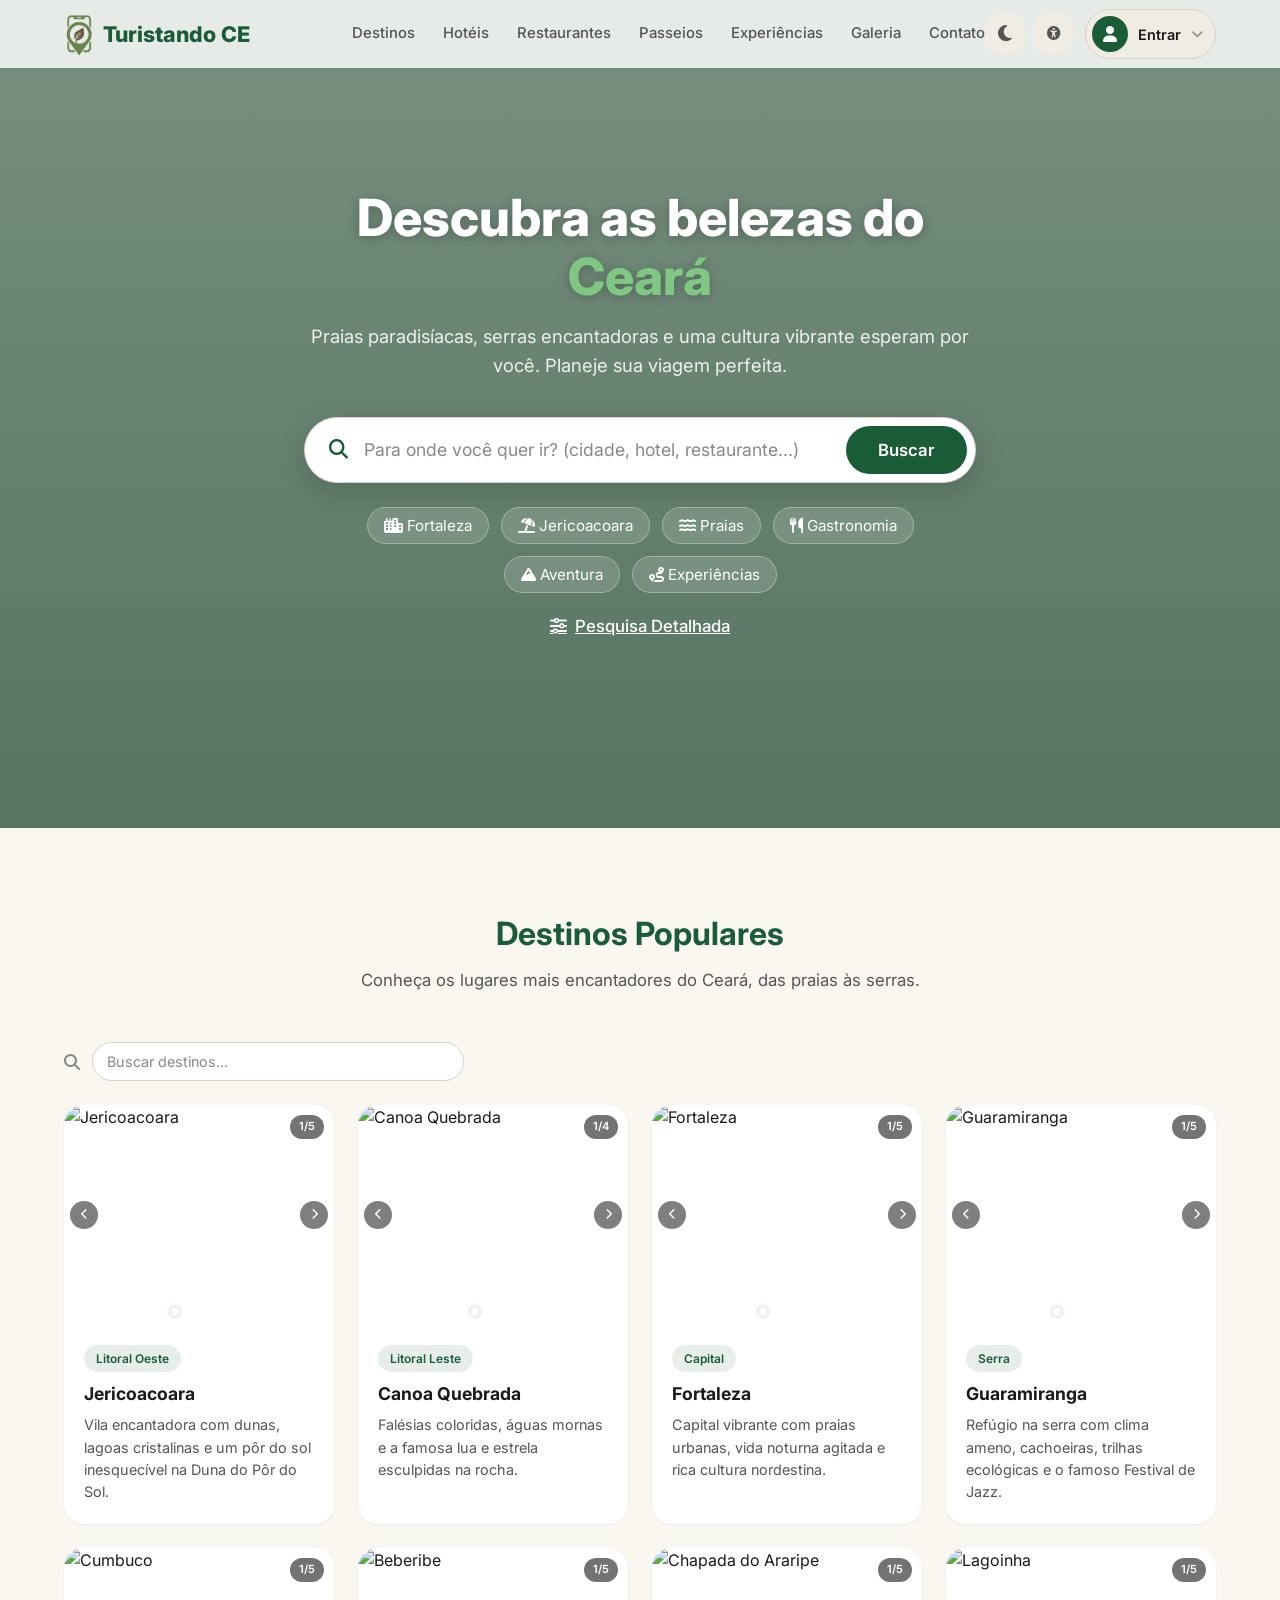
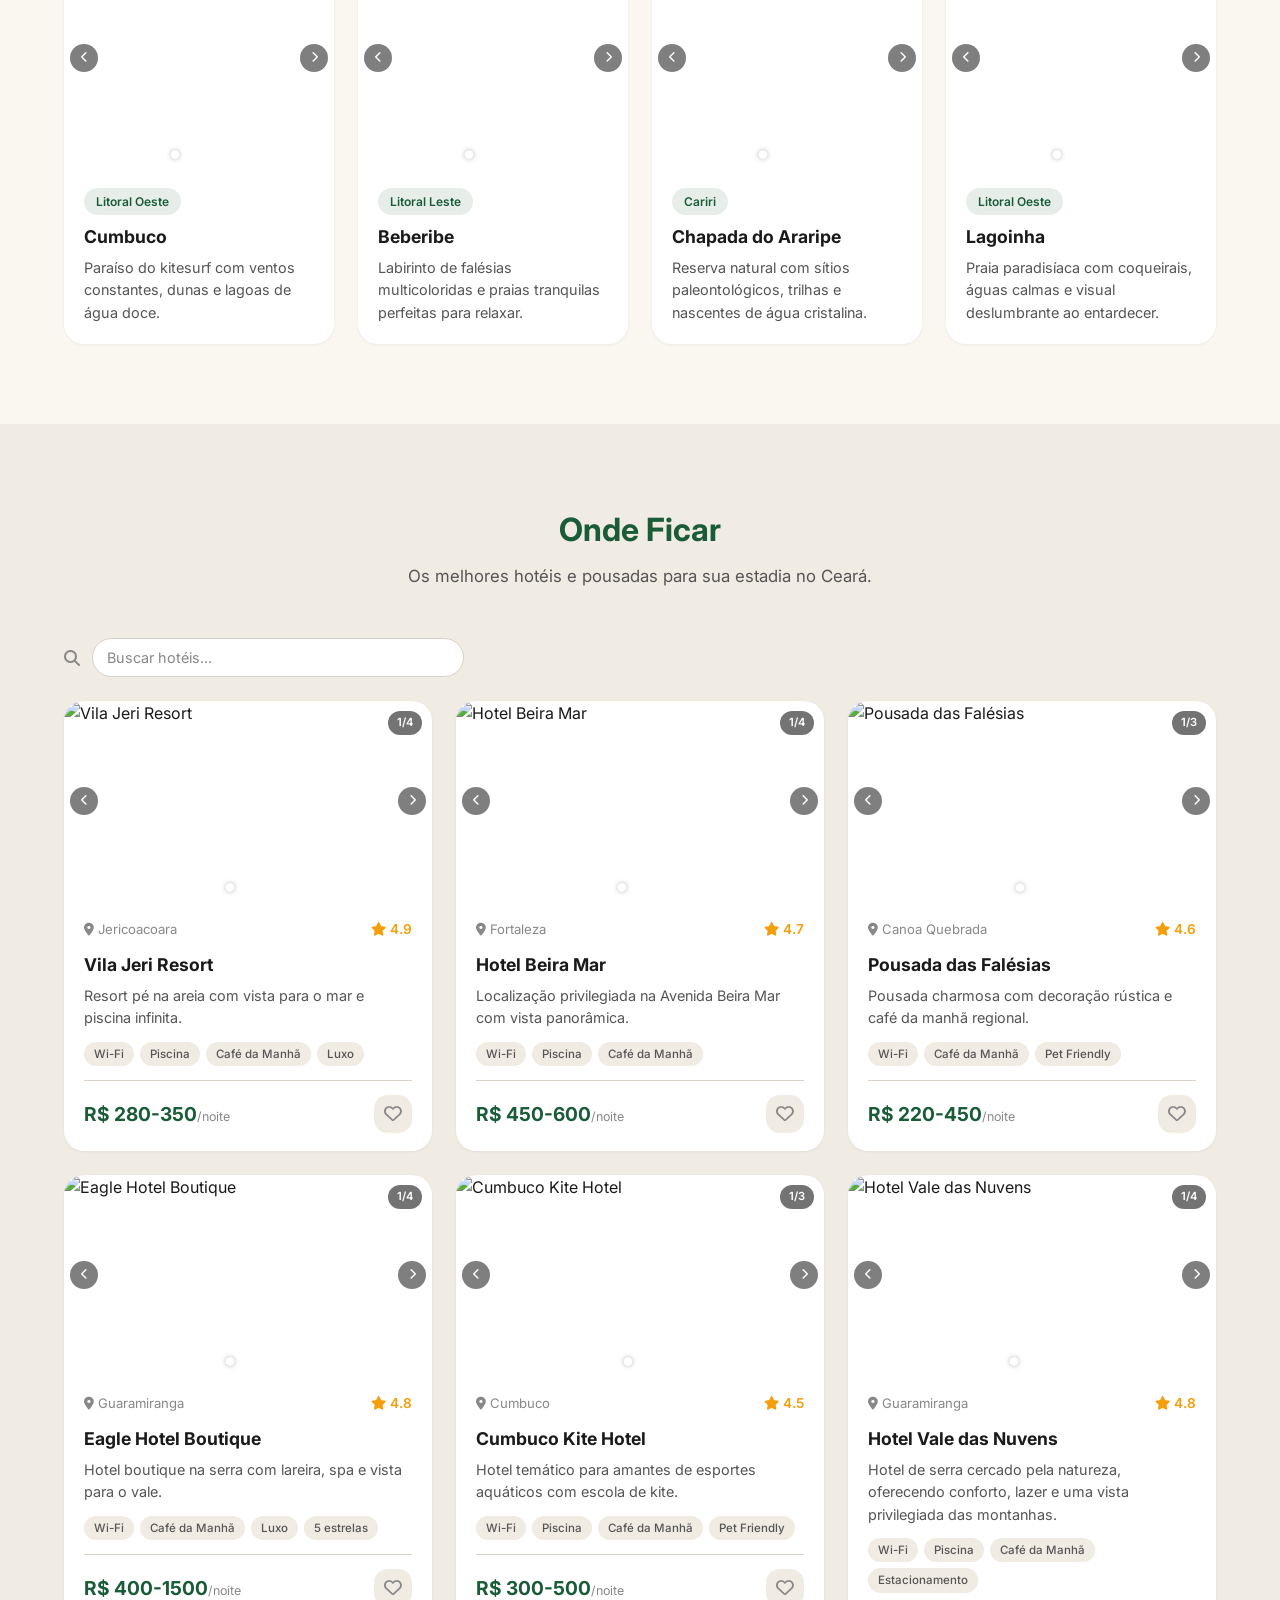
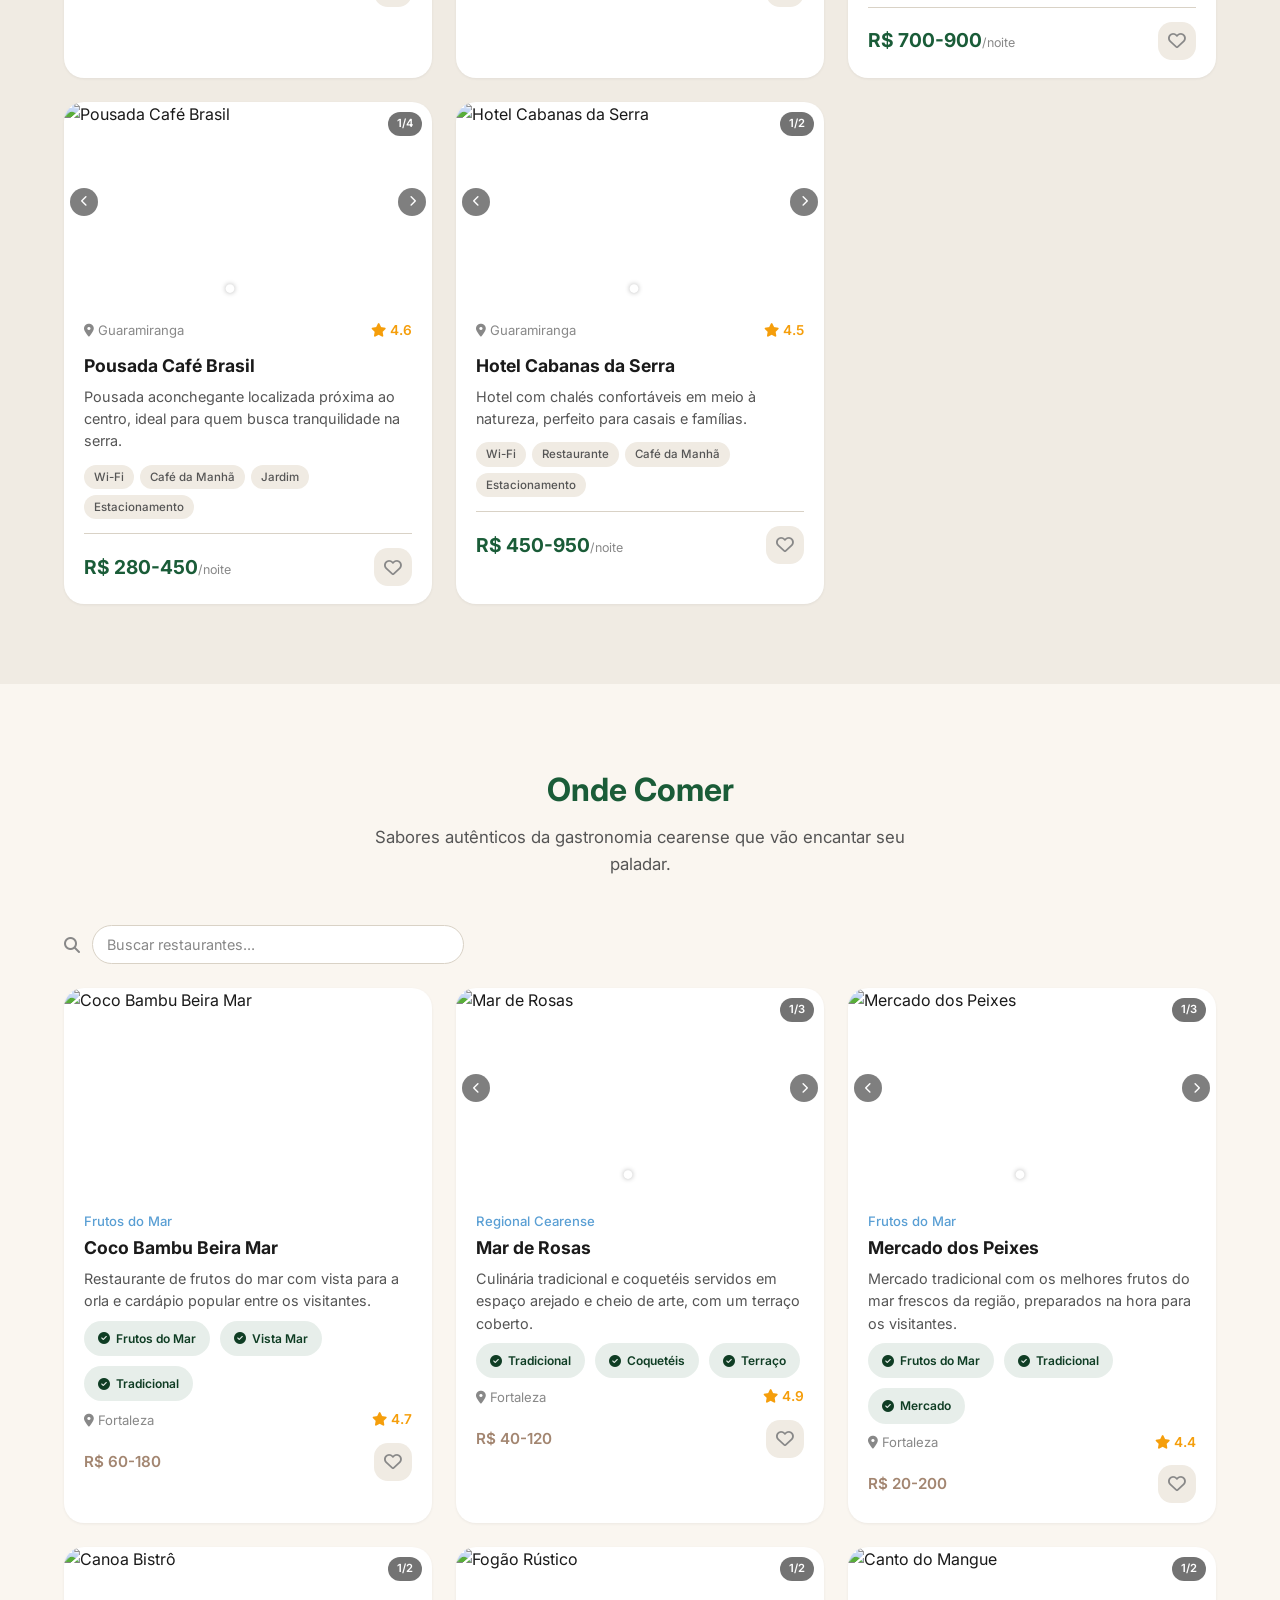
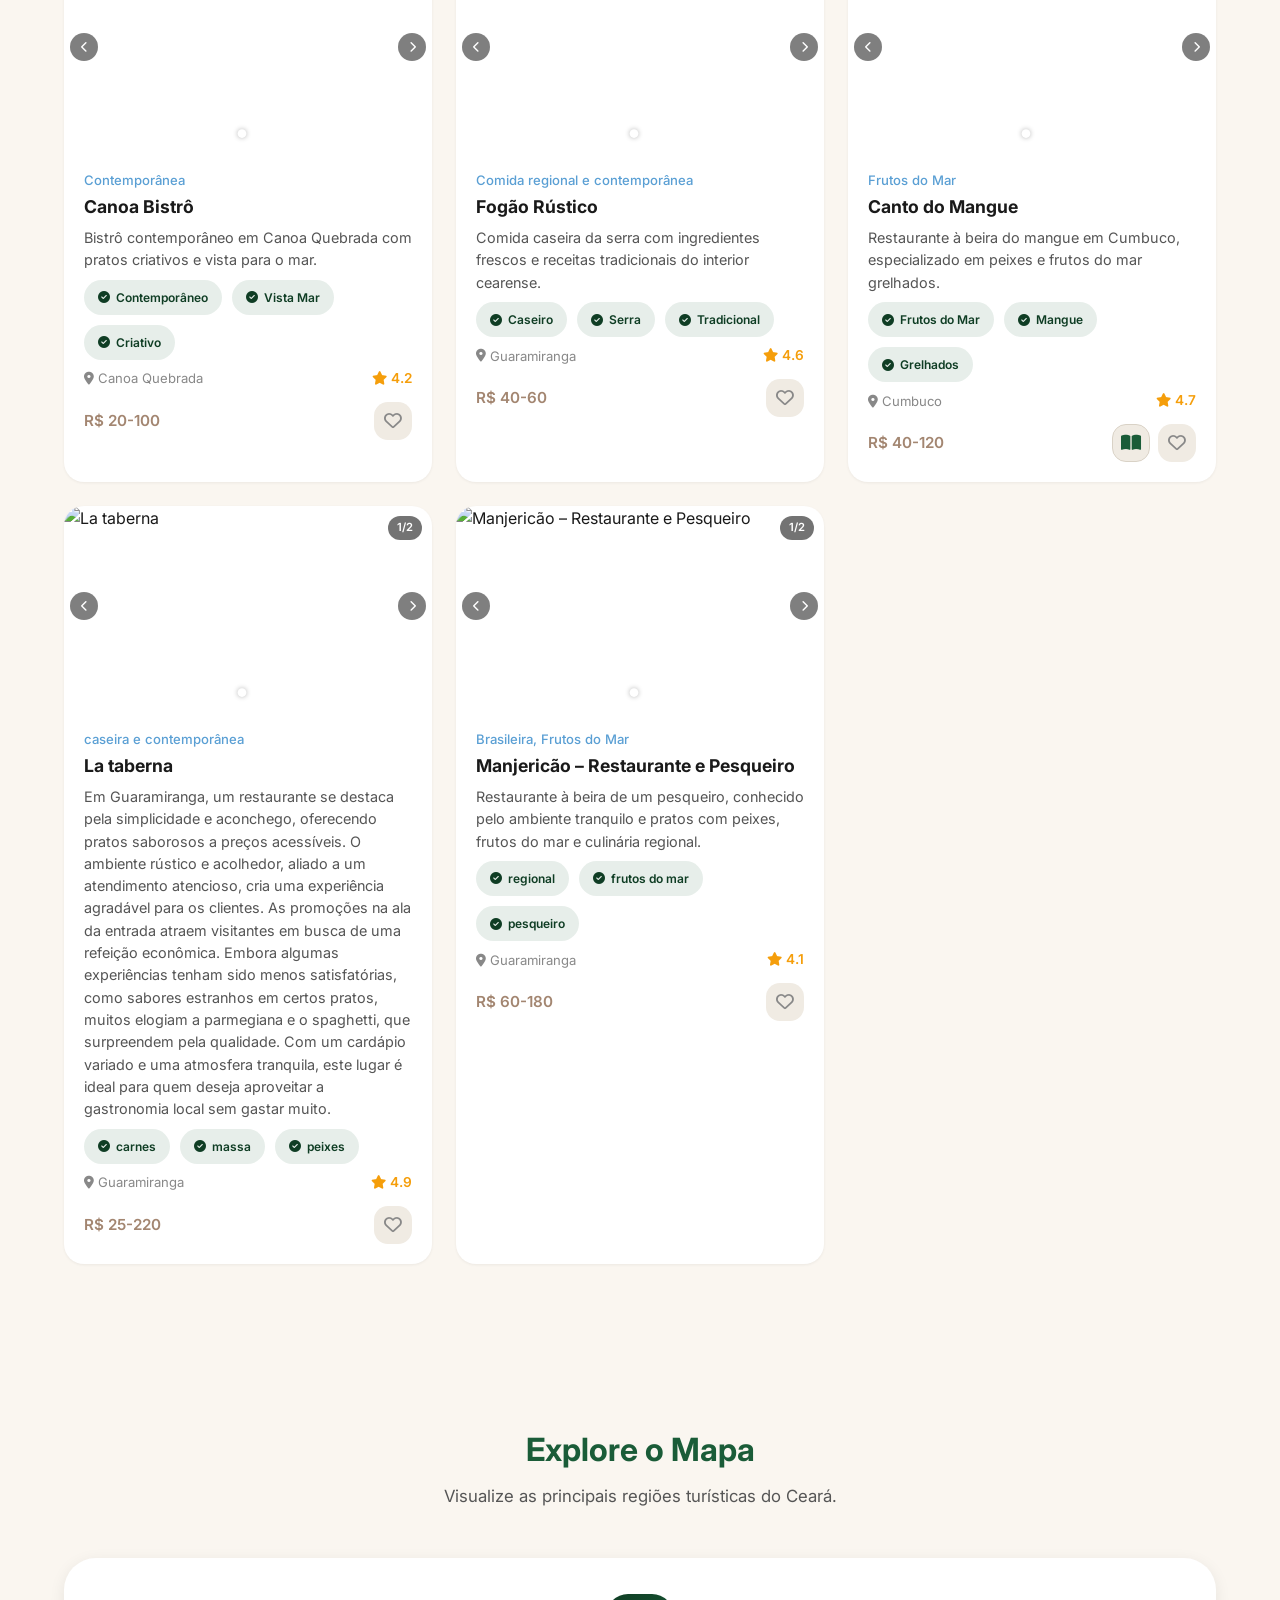
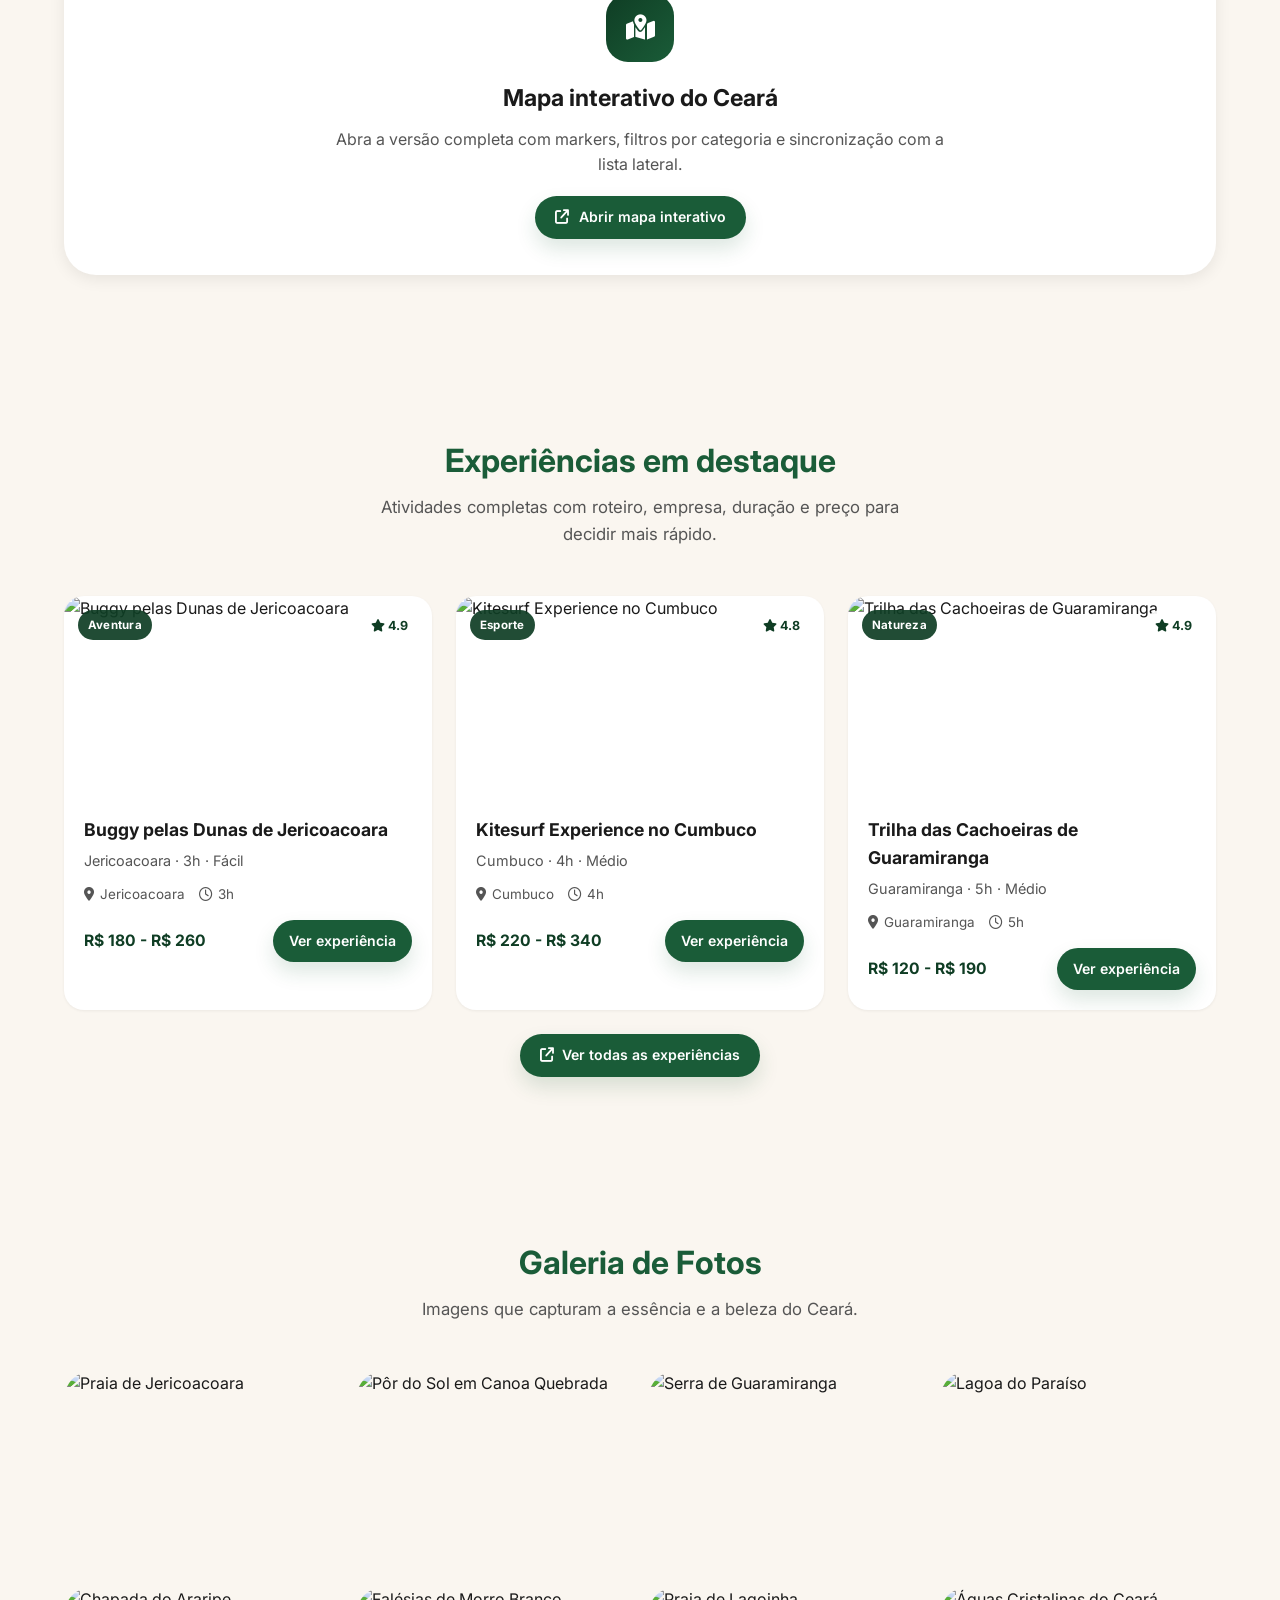
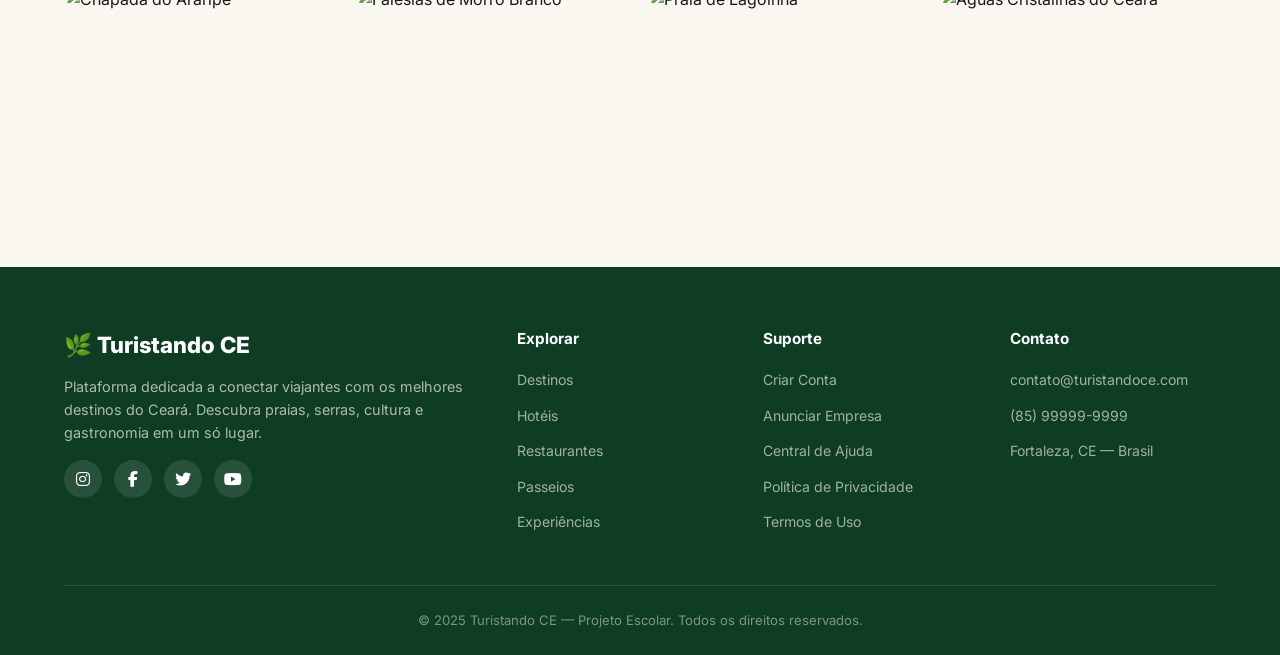
==== commit 79824407: "versão_final" ====
--- a/index.html
+++ b/index.html
@@ -194,47 +194,6 @@
         </button>
       </div>
     </section>
-
-    <!-- ========== PASSEIOS ========== -->
-    <section class="section" id="passeios" style="background: var(--bg-alt);">
-      <div class="container">
-        <div class="section-title fade-in">
-          <h2>Passeios e Experiências</h2>
-          <p>Aventuras inesquecíveis para todos os gostos e estilos de viagem.</p>
-        </div>
-        <div class="section-search fade-in">
-          <i class="fa-solid fa-magnifying-glass"></i>
-          <input type="text" placeholder="Buscar passeios..." oninput="filtrarSecao('passeios', this.value)">
-        </div>
-        <div class="grid grid-3" id="grid-passeios">
-          <!-- Gerado via JS -->
-        </div>
-        <button class="btn-ver-mais" data-secao="passeios" onclick="verMais('passeios')" style="display:none;">
-          <i class="fa-solid fa-chevron-down"></i> Ver mais passeios
-        </button>
-      </div>
-    </section>
-
-    <!-- ========== ROTEIRO INTELIGENTE ========== -->
-    <section class="section roteiro-section" id="roteiro">
-      <div class="container">
-        <div class="section-title fade-in">
-          <h2>Roteiro Inteligente</h2>
-          <p>Informe seus dias e orçamento e receba uma sugestão de roteiro personalizado.</p>
-        </div>
-
-        <div class="roteiro-form fade-in">
-          <input type="number" id="roteiro-dias" placeholder="Dias de viagem" min="1" max="7">
-          <input type="number" id="roteiro-orcamento" placeholder="Orçamento (R$)" min="100">
-          <button class="btn-roteiro" onclick="gerarRoteiro()">
-            <i class="fa-solid fa-wand-magic-sparkles"></i> &nbsp;Gerar Roteiro
-          </button>
-        </div>
-
-        <div class="roteiro-resultado" id="roteiro-resultado"></div>
-      </div>
-    </section>
-
     <!-- ========== MAPA ========== -->
     <section class="section" id="mapa">
       <div class="container">
